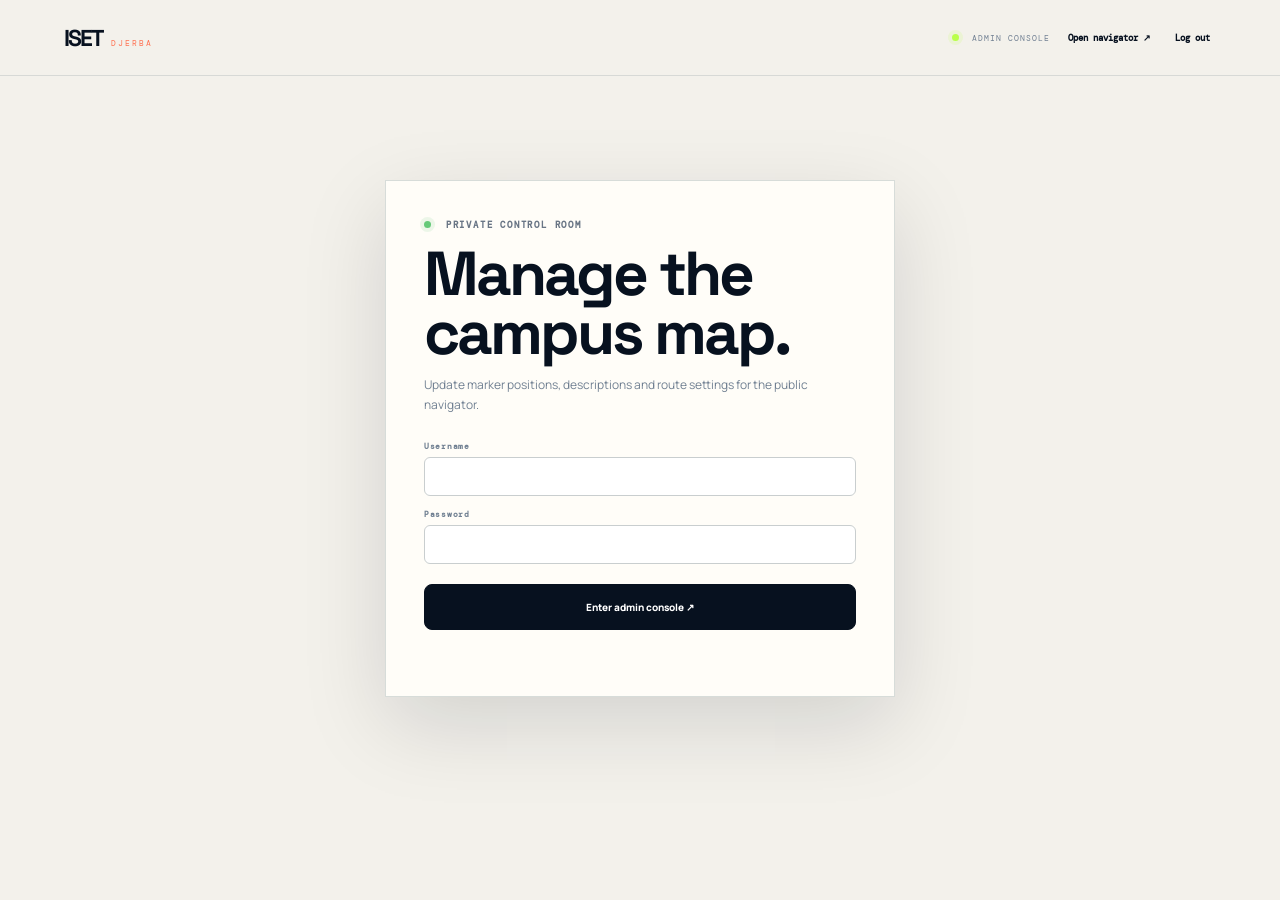
==== admin.html @ 4d6b79c4 "Remove admin credentials note from admin.html Removed admin credentials note from the login section." ====
<!doctype html>
<html lang="en">
<head>
<meta charset="UTF-8">
<meta name="viewport" content="width=device-width, initial-scale=1.0">
<title>ISET Djerba — Admin Console</title>
<link rel="stylesheet" href="css/style.css">
<link rel="stylesheet" href="css/admin.css">
</head>
<body class="admin-page">
<header class="topbar">
  <a class="brand" href="index.html"><span class="brand-main">ISET</span><span class="brand-sub">DJERBA</span></a>
  <div class="admin-topbar"><span class="admin-status"><i></i> ADMIN CONSOLE</span><a href="index.html">Open navigator ↗</a><button id="logoutButton" type="button">Log out</button></div>
</header>
<main class="admin-main">
  <section id="loginView" class="admin-login">
    <p class="eyebrow"><span></span> PRIVATE CONTROL ROOM</p><h1>Manage the campus map.</h1><p>Update marker positions, descriptions and route settings for the public navigator.</p>
    <form id="loginForm" class="admin-login-form"><label>Username<input id="loginUser" autocomplete="username" required></label><label>Password<input id="loginPass" type="password" autocomplete="current-password" required></label><button class="btn-primary" type="submit">Enter admin console ↗</button><small id="loginError" class="admin-error"></small></form>
   
  </section>
  <section id="adminView" class="admin-console" hidden>
    <div class="admin-heading"><div><p class="eyebrow"><span></span> CAMPUS DATA MANAGEMENT</p><h1>Map control room.</h1><p>Edit places once and publish them to the navigator and challenge.</p></div><div class="admin-actions"><label style="display:flex;align-items:center;gap:7px;font:800 8px DM Mono;color:#718092;">SYNC PASSWORD <input id="syncPassword" type="password" value="iset2026" style="width:120px;padding:8px;border:1px solid #ccd2d3;border-radius:6px;"></label><span id="syncStatus" style="font:800 8px DM Mono;color:#5cae68;"></span><button id="exportLiveJson" class="btn-secondary" type="button">Export live JSON</button><button id="exportButton" class="btn-secondary" type="button">Export backup</button><button id="resetButton" class="danger-button" type="button">Reset defaults</button></div></div>
    <div class="admin-grid">
      <section class="admin-map-panel"><div class="admin-panel-head"><div><span>LIVE MAP EDITOR</span><strong id="markerCount">0 markers</strong></div><small>Drag markers or draw directly on the plan</small></div><div class="admin-map-tools"><button class="map-mode active" data-mode="move" type="button">Move marker</button><button class="map-mode" data-mode="add" type="button">+ Add marker</button><button class="map-mode" data-mode="route" type="button">Draw route</button><button id="saveRouteButton" class="btn-primary" type="button">Save route ↗</button><button id="clearRouteButton" type="button">Clear route</button></div><div id="adminMapViewport" class="admin-map-viewport"><div id="adminMapCanvas" class="admin-map-canvas"><img src="assets/iset-djerba-map.webp" alt="Campus plan"><svg id="adminRouteSvg" class="admin-route-svg" viewBox="0 0 100 100" preserveAspectRatio="none"><path id="adminRoutePath"></path></svg><div id="adminMarkers"></div></div></div><div class="admin-map-foot"><span>Coordinates: <b id="coordinateReadout">—</b></span><span id="mapModeHint">Drag a marker to move it</span><button id="newMarkerButton" type="button">+ New marker</button></div></section>
      <aside class="admin-editor"><div class="editor-head"><div><span>PLACE EDITOR</span><h2 id="editorTitle">Select a marker</h2></div><button id="deleteButton" class="icon-danger" type="button" disabled>Delete</button></div>
        <form id="markerForm"><label>Place name<input id="markerName" required></label><div class="form-row"><label>Short code<input id="markerShort" maxlength="6" required></label><label>Category<select id="markerType"><option value="department">Department</option><option value="room">Room</option><option value="lab">Laboratory</option><option value="common">Service</option></select></label></div><label>Description<textarea id="markerDesc" rows="4" required></textarea><div class="form-row"><label>X position %<input id="markerX" type="number" min="0" max="100" step="0.1" required></label><label>Y position %<input id="markerY" type="number" min="0" max="100" step="0.1" required></label></div><button class="btn-primary" type="submit">Save place <b>↗</b></button><p id="editorMessage" class="editor-message" aria-live="polite"></p></form>
        <div class="route-editor"><span>ROUTE START</span><p>Choose where animated routes begin on the plan.</p><div class="form-row"><label>X position %<input id="routeX" type="number" min="0" max="100" step="0.1"></label><label>Y position %<input id="routeY" type="number" min="0" max="100" step="0.1"></label></div><button id="saveRouteStartButton" class="btn-secondary" type="button">Save route start</button></div>
      </aside>
    </div>
    <div class="admin-table-panel"><div class="admin-panel-head"><div><span>ALL LOCATIONS</span><strong>Click a row to edit</strong></div><input id="adminSearch" type="search" placeholder="Search places..."></div><div id="locationRows" class="location-rows"></div></div>
  </section>
</main>
<script src="js/settings.js"></script><script src="js/jsonbin-config.js"></script><script src="js/app.js"></script>
<script src="js/admin.js"></script>
</body>
</html>
---- css/style.css ----
@import url('https://fonts.googleapis.com/css2?family=DM+Mono&family=Manrope:wght@400;500;600;700;800&family=Space+Grotesk:wght@500;600;700&display=swap');
:root{--ink:#07111f;--navy:#0b1728;--navy2:#101e32;--paper:#f3f1eb;--cream:#fffdf8;--line:#d7dcd9;--muted:#738092;--blue:#5677ff;--orange:#ff7252;--lime:#b9ff49;--shadow:0 28px 80px #08111f22}
*{box-sizing:border-box}html{scroll-behavior:smooth}body{margin:0;background:var(--paper);color:var(--ink);font-family:Manrope,Arial,sans-serif}button,input{font:inherit}button{cursor:pointer}button:focus-visible,a:focus-visible,input:focus-visible{outline:3px solid #5677ff55;outline-offset:3px}
.topbar{height:76px;padding:0 clamp(18px,5vw,76px);display:flex;align-items:center;justify-content:space-between;position:sticky;top:0;z-index:50;background:#f3f1ebf2;border-bottom:1px solid #d7d9d6;backdrop-filter:blur(14px)}.brand{display:flex;align-items:baseline;gap:8px;text-decoration:none;color:var(--ink)}.brand-main{font:800 23px 'Space Grotesk';letter-spacing:-2px}.brand-sub{font:8px 'DM Mono';letter-spacing:2px;color:var(--orange)}nav{display:flex;gap:31px}nav a{font:800 10px 'DM Mono';color:#7b8693;text-decoration:none}nav a.active,nav a:hover{color:var(--ink)}.top-right{display:flex;align-items:center;gap:13px}.live{font:8px 'DM Mono';color:#697585}.live i,.sidebar-bottom i,.map-bottom i{display:inline-block;width:7px;height:7px;border-radius:50%;background:#63c978;box-shadow:0 0 0 4px #63c97820;margin-right:7px}.round-btn{width:34px;height:34px;border:1px solid #c7ccca;border-radius:50%;background:transparent;font-weight:800}
.hero{max-width:1500px;margin:auto;padding:70px clamp(22px,8vw,130px) 55px;position:relative;overflow:hidden}.hero:after{content:'DJERBA';position:absolute;right:-25px;bottom:-50px;font:900 clamp(100px,20vw,290px)/1 'Space Grotesk';letter-spacing:-15px;color:#e7e4dc;pointer-events:none}.hero-grid{display:grid;grid-template-columns:minmax(0,1fr) 330px;gap:50px;align-items:center;position:relative;z-index:1}.eyebrow{margin:0;color:#697585;font:800 9px 'DM Mono';letter-spacing:1.8px}.eyebrow>span{display:inline-block;width:7px;height:7px;border-radius:50%;background:#65c978;box-shadow:0 0 0 4px #65c97820;margin-right:8px}.hero h1{margin:17px 0 18px;font:700 clamp(48px,6vw,85px)/.91 'Space Grotesk';letter-spacing:-4.8px}.hero h1 em{font-style:normal;color:var(--blue)}.hero-copy{max-width:670px;color:#677384;font-size:14px;line-height:1.75}.hero-buttons{display:flex;gap:9px;margin-top:28px;flex-wrap:wrap}.btn-primary,.btn-secondary{min-height:46px;padding:0 18px;border-radius:8px;font-size:10px;font-weight:800}.btn-primary{border:1px solid var(--ink);background:var(--ink);color:white}.btn-primary b{color:var(--lime);margin-left:14px;font-size:16px}.btn-secondary{border:1px solid #cdd2cf;background:transparent}.hero-panel{padding:21px;background:var(--cream);border:1px solid #d4d9d6;box-shadow:0 20px 55px #08111f12}.hero-panel-head{display:flex;align-items:center;gap:8px;font:800 9px 'DM Mono';color:#667384}.hero-panel-head span{color:var(--blue)}.hero-panel-head small{font:8px 'DM Mono'}.hero-panel-head i{width:5px;height:5px;border-radius:50%;background:#65c978}.hero-panel>strong{display:block;margin-top:17px;font:700 57px/.9 'Space Grotesk';letter-spacing:-3px}.hero-panel>span{display:block;margin:8px 0 18px;color:#7a8693;font:8px 'DM Mono';text-transform:uppercase}.metric{display:flex;justify-content:space-between;padding:9px 0;border-top:1px solid #e5e7e4;font:8px 'DM Mono';color:#7c8793}.metric b{color:var(--ink)}
.map-app{max-width:1530px;height:820px;margin:0 auto 90px;display:grid;grid-template-columns:365px minmax(0,1fr);background:var(--cream);border:1px solid #ccd1ce;box-shadow:var(--shadow)}
.sidebar{min-width:0;min-height:0;display:flex;flex-direction:column;overflow:hidden;border-right:1px solid var(--line);padding:28px 20px 15px}.sidebar-title{display:flex;align-items:end;justify-content:space-between}.sidebar-title h2{margin:9px 0 0;font:700 28px 'Space Grotesk';letter-spacing:-1.7px}.sidebar-title>span{font:9px 'DM Mono';color:#85909c}.search{height:49px;margin:21px 0 12px;padding:0 11px;display:flex;align-items:center;gap:9px;border:1px solid #c9cecf;border-radius:9px;background:#fff}.search>span{font-size:21px;color:#5e6d7e}.search input{min-width:0;flex:1;border:0;outline:0;font-size:11px}.search kbd{padding:4px;border:1px solid #e1e4e3;border-radius:4px;color:#87919e;font:8px 'DM Mono'}.chips{display:flex;gap:6px;flex-wrap:wrap;padding-bottom:15px;border-bottom:1px solid #e4e6e3}.chip{padding:7px 10px;border:1px solid #d1d5d4;border-radius:999px;background:transparent;color:#687587;font-size:9px;font-weight:800}.chip.active{background:var(--ink);border-color:var(--ink);color:#fff}.results{min-height:0;flex:1;overflow:auto;padding:11px 0;display:flex;flex-direction:column;gap:2px}.result{width:100%;padding:10px 8px;border:0;border-radius:8px;background:transparent;text-align:left;display:grid;grid-template-columns:29px minmax(0,1fr) 18px;gap:9px;align-items:center}.result:hover,.result.selected{background:#e9efff}.result-icon{width:28px;height:28px;display:grid;place-items:center;border-radius:7px;background:#e8e9e5;color:#354154;font:700 9px 'DM Mono'}.result[data-type=department] .result-icon{background:#ffdfd4;color:#9a472f}.result[data-type=lab] .result-icon{background:#dce4ff;color:#3e58c7}.result[data-type=common] .result-icon{background:#dff3da;color:#2b733c}.result-text{min-width:0}.result-text b{display:block;font-size:10px;white-space:nowrap;overflow:hidden;text-overflow:ellipsis}.result-text small{display:block;margin-top:3px;color:#87919d;font:8px 'DM Mono'}.result-arrow{opacity:0;color:#4c5b6e}.result:hover .result-arrow,.result.selected .result-arrow{opacity:1}.empty{margin:auto;color:#7a8592;font-size:11px}.sidebar-bottom{padding-top:14px;border-top:1px solid #e2e5e2;display:flex;justify-content:space-between;color:#7b8693;font:8px 'DM Mono'}.sidebar-bottom button{border:0;background:transparent;text-decoration:underline;color:inherit}
.map-workspace{min-width:0;min-height:0;display:flex;flex-direction:column;background:var(--navy);overflow:hidden}.map-topbar{height:98px;flex:none;padding:0 27px;display:flex;align-items:center;justify-content:space-between;color:#fff}.map-label{color:#9eabbd;font:800 8px 'DM Mono';letter-spacing:1.6px}.map-topbar h2{margin:9px 0 0;font:700 22px 'Space Grotesk';letter-spacing:-1.3px}.map-topbar h2 b{color:var(--lime)}.map-tabs{padding:4px;display:flex;gap:2px;border-radius:8px;background:#19283d}.map-tabs button{padding:8px 10px;border:0;border-radius:6px;background:transparent;color:#aeb9c8;font-size:9px;font-weight:800}.map-tabs button.active{background:#f2f1ec;color:var(--ink)}
.map-viewport{position:relative;flex:1;min-height:0;overflow:hidden;background:#06101c;cursor:grab;touch-action:none;overscroll-behavior:contain}.map-viewport.dragging{cursor:grabbing}.map-canvas{position:absolute;left:50%;top:50%;width:min(1120px,96vw);transform:translate(-50%,-50%) scale(1);transform-origin:center;transition:transform .12s ease;will-change:transform;user-select:none}.map-canvas.no-transition{transition:none}.map-canvas img{display:block;width:100%;height:auto;box-shadow:0 24px 60px #0009}.map-canvas:after{content:'';position:absolute;inset:0;border:1px solid #fff4;pointer-events:none}.route-svg{position:absolute;inset:0;width:100%;height:100%;pointer-events:none;z-index:5;overflow:visible}.route-svg path{fill:none;vector-effect:non-scaling-stroke;stroke-linecap:round;stroke-linejoin:round;opacity:0}.route-svg #routeGlowPath{stroke:#07111f;stroke-width:5.8;opacity:0;filter:url(#routeGlow)}.route-svg #routePath{stroke:#fff;stroke-width:2.8;opacity:0}.route-svg #routeFlowPath{stroke:var(--lime);stroke-width:1.35;stroke-dasharray:2.6 1.9;opacity:0}.route-svg path.visible{opacity:1}.route-svg #routeGlowPath.visible{opacity:.82!important}.route-svg #routePath.visible{opacity:1!important}.route-svg #routeFlowPath.visible{opacity:1!important}.route-svg #routeFlowPath.visible{animation:routeFlow .72s linear infinite}.route-svg marker path{fill:var(--lime)}.route-svg #routePath{marker-mid:url(#routeArrow);marker-end:url(#routeArrow)}.route-svg circle{vector-effect:non-scaling-stroke;opacity:0}.route-svg #routeStartHalo{fill:var(--lime);stroke:#fff;stroke-width:.18}.route-svg #routeStart{fill:var(--ink);stroke:#fff;stroke-width:.28}.route-svg #routeDestination{fill:var(--blue);stroke:#fff;stroke-width:.28}.route-svg #routeWaypoints circle{fill:var(--lime);stroke:#07111f;stroke-width:.2}.route-svg circle.visible{opacity:1}.route-svg #routeStartHalo.visible{animation:none;opacity:.55!important;r:2.1}.route-svg #routeDestination.visible{animation:routeDestination 1.2s ease-in-out infinite}.route-svg text{font:700 1.55px 'DM Mono';letter-spacing:.15px;fill:#fff;paint-order:stroke;stroke:#07111f;stroke-width:.65;stroke-linejoin:round;opacity:0}.route-svg text.visible{opacity:1}.marker{position:absolute;z-index:4;transform:translate(-50%,-100%)}.marker button{width:29px;height:29px;display:grid;place-items:center;border:2px solid #fff;border-radius:50% 50% 50% 0;background:var(--orange);color:#fff;transform:rotate(-45deg);box-shadow:0 5px 15px #0009;transition:.2s}.marker button span{transform:rotate(45deg);font:700 7px 'DM Mono'}.marker.active button,.marker:hover button{background:var(--blue);transform:rotate(-45deg) scale(1.3)}.marker.active button{box-shadow:0 0 0 7px #b9ff4960,0 5px 15px #0009}.marker-label{position:absolute;top:31px;left:50%;transform:translateX(-50%);padding:4px 6px;background:#071525ed;border-radius:4px;color:#fff;font:8px 'DM Mono';white-space:nowrap;opacity:0}.marker.active .marker-label,.marker:hover .marker-label{opacity:1}
.map-tools{position:absolute;right:15px;top:15px;z-index:8;display:grid;overflow:hidden;border-radius:8px;box-shadow:0 7px 22px #0005}.map-tools button{width:39px;height:39px;border:0;border-bottom:1px solid #e1e3e3;background:#fff;color:#172238;font-size:20px}.map-tools button:last-child{border-bottom:0;font-size:17px}.compass{position:absolute;left:15px;top:15px;z-index:8;width:52px;height:52px;display:grid;place-content:center;border-radius:50%;background:#091729ee;color:#fff;text-align:center}.compass b{color:var(--lime);font-size:18px;line-height:14px}.compass span{font:7px 'DM Mono'}.route-status{position:absolute;left:50%;top:15px;z-index:9;display:flex;align-items:center;gap:7px;max-width:min(390px,62%);padding:9px 12px;border:1px solid #ffffff18;border-radius:999px;background:#071525ed;color:#dce5ef;box-shadow:0 10px 28px #0004;backdrop-filter:blur(10px);transform:translate(-50%,-12px);opacity:0;pointer-events:none;transition:.25s}.route-status.show{transform:translate(-50%,0);opacity:1}.route-status i{width:7px;height:7px;flex:0 0 7px;border-radius:50%;background:var(--lime);box-shadow:0 0 0 4px #b9ff4930;animation:routeDot 1.2s ease-in-out infinite}.route-status span{font:800 8px 'DM Mono';letter-spacing:1px;color:var(--lime)}.route-status b{min-width:0;overflow:hidden;text-overflow:ellipsis;white-space:nowrap;font-size:9px}.gesture-hint{position:absolute;right:15px;bottom:15px;z-index:8;padding:8px 10px;border-radius:5px;background:#091729df;color:#d8e0e9;font:8px 'DM Mono'}.selection-mini{position:absolute;left:15px;bottom:15px;z-index:8;max-width:min(380px,58%);padding:11px 13px;border:1px solid #fff2;border-radius:8px;background:#091729ed;color:#fff;backdrop-filter:blur(8px);opacity:0;transform:translateY(15px);pointer-events:none;transition:.25s}.selection-mini.show{opacity:1;transform:none;pointer-events:auto}.selection-mini span{display:block;color:var(--lime);font:8px 'DM Mono';letter-spacing:1px}.selection-mini b{display:block;margin:4px 0;font-size:11px;white-space:nowrap;overflow:hidden;text-overflow:ellipsis}.selection-mini button{border:0;background:transparent;color:#fff;font:800 9px 'DM Mono';padding:0}.map-bottom{height:47px;flex:none;padding:0 18px;display:flex;align-items:center;gap:18px;background:var(--navy);color:#b7c1cf;font:8px 'DM Mono'}.map-bottom .source{margin-left:auto}.map-bottom button{border:0;background:transparent;color:#fff;font:inherit}
.guide{max-width:1400px;margin:0 auto 100px;padding:0 clamp(22px,7vw,105px)}.guide h2{margin:12px 0 30px;font:700 36px 'Space Grotesk';letter-spacing:-2px}.guide-grid{display:grid;grid-template-columns:repeat(3,1fr);gap:12px}.guide-grid article{padding:25px;border:1px solid #d8dcd9;background:var(--cream)}.guide-grid article>span{color:var(--blue);font:9px 'DM Mono'}.guide-grid h3{margin:13px 0 7px;font:700 20px 'Space Grotesk'}.guide-grid p{margin:0;color:#718092;font-size:11px;line-height:1.65}
.place-card{position:fixed;right:24px;bottom:24px;z-index:60;width:min(400px,calc(100vw - 30px));padding:24px;border-left:5px solid var(--blue);background:var(--cream);box-shadow:0 25px 80px #0004;transform:translateY(calc(100% + 70px));transition:transform .35s}.place-card.show{transform:none}.close{position:absolute;right:12px;top:8px;border:0;background:transparent;color:#718092;font-size:23px}.place-type{color:var(--blue);font:9px 'DM Mono';letter-spacing:1.2px}.place-card h2{margin:9px 28px 8px 0;font:700 24px/1.05 'Space Grotesk';letter-spacing:-1.4px}.place-card p{margin:0;color:#687587;font-size:11px;line-height:1.65}.place-tags{display:flex;gap:7px;margin-top:14px}.place-tags span{padding:6px 8px;background:#ecefeb;border-radius:5px;color:#687586;font:8px 'DM Mono'}.card-buttons{display:flex;gap:8px;margin-top:17px}.route-btn,.focus-btn{min-height:40px;padding:0 13px;border-radius:6px;font-size:10px;font-weight:800}.route-btn{border:1px solid var(--ink);background:var(--ink);color:#fff}.route-btn b{color:var(--lime);margin-left:8px}.route-btn.active{background:var(--blue);border-color:var(--blue)}.focus-btn{border:1px solid #ccd2d3;background:transparent;color:#465467}
.modal{position:fixed;inset:0;z-index:100;display:grid;place-items:center;padding:18px;background:#06101ddd;backdrop-filter:blur(10px)}.modal.hidden{display:none}.modal-box{position:relative;width:min(470px,100%);padding:31px;background:var(--cream);box-shadow:var(--shadow)}.modal-box h2{margin:10px 0 16px;font:700 28px 'Space Grotesk';letter-spacing:-1.5px}.modal-box ol{padding-left:20px;color:#5f6b79;font-size:12px;line-height:1.9}
@keyframes routeFlow{to{stroke-dashoffset:-7.8}}@keyframes routeDot{0%,100%{opacity:.65;transform:scale(.9)}50%{opacity:1;transform:scale(1.18)}}@keyframes routePulse{0%{r:1.4;opacity:.9}70%{r:3.4;opacity:0}100%{r:3.4;opacity:0}}@keyframes routeDestination{0%,100%{r:1.35;opacity:.75}50%{r:2.1;opacity:1}}
/* Fit the complete site plan inside the map viewport. */
.map-canvas{width:auto;height:calc(100% - 24px);aspect-ratio:2048 / 1437}
.map-canvas img{width:100%;height:100%;object-fit:fill}
.map-canvas,.challenge-canvas{overflow:hidden;aspect-ratio:1448 / 1286.1}
.map-canvas img,.challenge-canvas img{position:absolute;left:-41.44%;top:-11.73%;width:141.44%;height:111.73%;max-width:none;object-fit:fill}
@media(max-width:920px){nav{display:none}.hero{padding-top:50px}.hero-grid{grid-template-columns:1fr}.hero-panel{max-width:430px}.map-app{height:auto;grid-template-columns:1fr;margin:0 10px 60px}.sidebar{height:420px;border-right:0;border-bottom:1px solid var(--line)}.map-workspace{height:650px}.map-topbar{height:90px}.guide-grid{grid-template-columns:1fr}}
@media(max-width:560px){.topbar{height:64px;padding:0 16px}.live{display:none}.hero{padding:42px 20px 35px}.hero h1{font-size:48px;letter-spacing:-3px}.hero-copy{font-size:13px}.hero-buttons>*{flex:1}.map-app{margin:0;border-left:0;border-right:0}.sidebar{height:405px;padding:22px 15px 14px}.map-topbar{height:82px;padding:0 15px}.map-topbar h2{font-size:19px}.map-tabs{display:none}.map-workspace{height:500px}.map-canvas{width:calc(100% - 20px);height:auto}.gesture-hint{display:none}.route-status{top:12px;max-width:68%}.selection-mini{max-width:75%}.map-bottom{padding:0 13px}.map-bottom .source{display:none}.place-card{right:10px;bottom:10px;width:calc(100vw - 20px);padding:20px}.place-card h2{font-size:21px}.guide{padding:0 20px}.guide h2{font-size:29px}}
@media(prefers-reduced-motion:reduce){*,*::before,*::after{scroll-behavior:auto!important;animation:none!important;transition:none!important}}
.map-canvas{container-type:size}
.map-canvas .marker button{width:clamp(18px,4cqw,29px);height:clamp(18px,4cqw,29px)}
.map-canvas .marker button span{font-size:clamp(5px,1cqw,7px)}
@media(max-width:560px){.map-canvas .marker button{width:18px;height:18px}.map-canvas .marker button span{font-size:5px}}
.language-select{height:32px;padding:0 7px;border:1px solid #c7ccca;border-radius:6px;background:transparent;color:var(--ink);font:800 9px 'DM Mono';cursor:pointer}.theme-btn{width:32px;height:32px;border:1px solid #c7ccca;border-radius:50%;background:transparent;color:var(--ink);font-size:15px}.theme-btn:hover,.language-select:hover{border-color:var(--blue)}
:root[data-theme=dark]{--paper:#07111f;--cream:#101e32;--ink:#f3f1eb;--navy:#050d18;--navy2:#0b1728;--line:#26364a;--muted:#a5b1c0;--shadow:0 28px 80px #0008}
:root[data-theme=dark] body{background:var(--paper);color:var(--ink)}:root[data-theme=dark] .topbar{background:#07111ff2;border-color:#26364a}:root[data-theme=dark] .hero:after{color:#0d1b2d}:root[data-theme=dark] .hero-copy,:root[data-theme=dark] .guide-grid p,:root[data-theme=dark] .sidebar-title>span{color:#a5b1c0}:root[data-theme=dark] .hero-panel,:root[data-theme=dark] .guide-grid article{background:#101e32;border-color:#26364a}:root[data-theme=dark] .search{background:#0b1728;border-color:#33445a}:root[data-theme=dark] .search input{background:transparent;color:#fff}:root[data-theme=dark] .chip{border-color:#33445a;color:#c4cfdb}:root[data-theme=dark] .result:hover,:root[data-theme=dark] .result.selected{background:#1a3156}:root[data-theme=dark] .btn-secondary,:root[data-theme=dark] .focus-btn{border-color:#33445a;color:var(--ink)}:root[data-theme=dark] .place-card,:root[data-theme=dark] .modal-box{background:#101e32;color:#fff}:root[data-theme=dark] .language-select,:root[data-theme=dark] .theme-btn,:root[data-theme=dark] .round-btn{border-color:#40536b;color:#fff}:root[data-theme=dark] .back-link{border-color:#40536b;color:#fff}
@media(max-width:560px){.top-right{gap:7px}.language-select{height:30px;padding:0 4px}.theme-btn{width:30px;height:30px}.top-right .round-btn{display:none}}
.site-footer{margin-top:20px;padding:54px clamp(22px,7vw,105px) 22px;background:var(--ink);color:#fff}.footer-inner{max-width:1400px;margin:auto;display:grid;grid-template-columns:minmax(0,1.4fr) minmax(260px,.9fr) minmax(170px,.55fr);gap:45px;padding-bottom:43px}.footer-intro h2{margin:13px 0 9px;font:700 clamp(30px,4vw,51px)/.95 'Space Grotesk';letter-spacing:-2.5px}.footer-intro>p:last-child{max-width:410px;margin:0;color:#aeb9c8;font-size:11px;line-height:1.7}.site-footer .eyebrow{color:#aeb9c8}.footer-label{display:block;margin-bottom:15px;color:var(--lime);font:800 8px 'DM Mono';letter-spacing:1.5px}.footer-profile{display:flex;align-items:center;gap:15px;padding-top:6px;color:#aeb9c8;font:10px 'DM Mono';line-height:1.5}.profile-copy{display:flex;flex-direction:column;gap:7px;min-width:0}.profile-photo-wrap{width:92px;height:110px;flex:0 0 92px;position:relative;overflow:hidden;border:1px solid #ffffff30;border-radius:12px;background:#18283b;box-shadow:0 12px 28px #0004}.profile-photo-wrap img{width:100%;height:100%;display:block;object-fit:cover}.profile-initials{display:none;width:100%;height:100%;place-items:center;color:var(--lime);font:700 28px 'Space Grotesk'}.footer-profile strong{color:#fff;font:700 21px 'Space Grotesk';letter-spacing:-.7px}.social-links{display:flex;gap:8px;margin:2px 0 7px}.social-links a{width:38px;height:38px;display:grid;place-items:center;border:1px solid #ffffff35;border-radius:50%;color:#fff;text-decoration:none;transition:.2s}.social-links svg{width:18px;height:18px;fill:currentColor;stroke:currentColor;stroke-width:1.8}.social-links svg rect,.social-links svg circle{fill:none}.social-links svg .icon-fill{fill:currentColor;stroke:none}.social-links a:hover{border-color:var(--lime);background:var(--lime);color:var(--ink);transform:translateY(-3px)}.footer-bottom{max-width:1400px;margin:auto;padding-top:17px;border-top:1px solid #ffffff20;display:flex;align-items:center;gap:20px;color:#8795a7;font:8px 'DM Mono'}.footer-bottom span:nth-child(2){margin-left:auto}.footer-bottom a{color:#fff;text-decoration:none}.footer-bottom a:hover{color:var(--lime)}:root[data-theme=dark] .site-footer{background:#030914}
@media(max-width:720px){.footer-inner{grid-template-columns:1fr;gap:27px;padding-bottom:30px}.footer-profile,.footer-social{padding-top:0}.footer-bottom{flex-wrap:wrap;gap:11px}.footer-bottom span:nth-child(2){margin-left:0}.footer-bottom a{margin-left:auto}}
@media(max-width:560px){.site-footer{padding:42px 20px 19px}.footer-intro h2{font-size:36px}.footer-bottom{font-size:7px}.footer-bottom a{margin-left:0;width:100%}}
.quiz-section{max-width:1400px;margin:0 auto 105px;padding:0 clamp(22px,7vw,105px)}
.quiz-heading{display:flex;align-items:end;justify-content:space-between;gap:24px;margin-bottom:27px}.quiz-heading h2{margin:11px 0 8px;font:700 42px/1 'Space Grotesk';letter-spacing:-2.4px}.quiz-heading>div:first-child>p:last-child{margin:0;color:#718092;font-size:12px}.quiz-score{min-width:136px;padding:13px 16px;background:var(--ink);color:white;border-left:4px solid var(--lime)}.quiz-score span,.quiz-score small{display:block;font:8px 'DM Mono';letter-spacing:1.1px;color:#aeb9c8}.quiz-score strong{display:block;margin:4px 0;font:700 38px/.9 'Space Grotesk';color:var(--lime)}.quiz-score small{color:#fff}.quiz-layout{display:grid;grid-template-columns:minmax(260px,.72fr) minmax(0,1.28fr);min-height:315px;background:var(--navy);box-shadow:0 24px 60px #08111f24}.quiz-card{padding:29px;color:#fff;background:#101e32}.quiz-card-top{display:flex;justify-content:space-between;padding-bottom:16px;border-bottom:1px solid #ffffff1c;color:#9eabbd;font:8px 'DM Mono';letter-spacing:1px}.quiz-card-top span:last-child{color:var(--lime)}.quiz-kicker{display:block;margin-top:34px;color:var(--orange);font:800 9px 'DM Mono';letter-spacing:1.5px}.quiz-card h3{max-width:390px;margin:12px 0 9px;font:700 clamp(25px,3vw,38px)/1.02 'Space Grotesk';letter-spacing:-1.6px}.quiz-card p{max-width:390px;margin:0;color:#aeb9c8;font-size:11px;line-height:1.6}.quiz-actions{display:flex;gap:8px;margin-top:24px;flex-wrap:wrap}.quiz-actions button{min-height:41px}.quiz-actions .btn-secondary{border-color:#ffffff33;color:#fff}.quiz-actions button:disabled{opacity:.4;cursor:not-allowed}.quiz-feedback{min-height:20px;margin-top:17px;color:var(--lime);font:800 9px 'DM Mono';letter-spacing:.4px}.quiz-feedback.wrong{color:var(--orange)}.quiz-board{position:relative;min-width:0;display:flex;align-items:end;justify-content:space-between;padding:20px;background:#071525;overflow:hidden;background-image:linear-gradient(#ffffff08 1px,transparent 1px),linear-gradient(90deg,#ffffff08 1px,transparent 1px);background-size:32px 32px}.quiz-board:before{content:'01';position:absolute;right:-9px;top:-43px;color:#ffffff08;font:900 230px/.9 'Space Grotesk';letter-spacing:-16px}.quiz-board-label{position:absolute;top:20px;left:20px;right:20px;display:flex;justify-content:space-between;color:#b8c2cf;font:8px 'DM Mono';letter-spacing:1px}.quiz-board-label i{display:inline-block;width:7px;height:7px;margin-right:7px;border-radius:50%;background:var(--lime);box-shadow:0 0 0 4px #b9ff4920}.quiz-board-label b{color:var(--lime)}.quiz-board>p{position:relative;margin:0;color:#8795a7;font:9px 'DM Mono'}.quiz-section .marker.quiz-target button{background:var(--orange);box-shadow:0 0 0 6px #ff725233,0 5px 15px #0009;animation:quizPulse 1.4s infinite}.quiz-section .marker.quiz-correct button{background:#63c978;box-shadow:0 0 0 7px #63c97844,0 5px 15px #0009}.quiz-section .marker.quiz-wrong button{background:#ff3f54;animation:quizShake .35s}.quiz-section .marker.quiz-dim{opacity:.3;pointer-events:none}.quiz-section .marker.quiz-target .marker-label,.quiz-section .marker.quiz-correct .marker-label{opacity:1}.quiz-section .marker.quiz-target .marker-label{background:var(--orange)}
@keyframes quizPulse{0%,100%{box-shadow:0 0 0 5px #ff725222,0 5px 15px #0009}50%{box-shadow:0 0 0 11px #ff725208,0 5px 15px #0009}}@keyframes quizShake{25%{transform:translate(-58%,-100%)}75%{transform:translate(-42%,-100%)}}
@media(max-width:920px){.quiz-layout{grid-template-columns:1fr}.quiz-board{min-height:220px}.quiz-card{min-height:315px}}
@media(max-width:560px){.quiz-section{margin-bottom:70px;padding:0 20px}.quiz-heading{align-items:start;flex-direction:column}.quiz-heading h2{font-size:34px}.quiz-score{width:100%;display:grid;grid-template-columns:auto 1fr auto;align-items:center;gap:12px}.quiz-score strong{margin:0}.quiz-layout{margin:0 -5px}.quiz-card{padding:22px}.quiz-board{min-height:180px;padding:15px}.quiz-board-label{top:15px;left:15px;right:15px}}

/* Mobile map gestures: handled by the navigator itself. */
#mapViewport, #mapCanvas {
  touch-action: none;
  -webkit-user-select: none;
  user-select: none;
}
---- css/admin.css ----
[hidden]{display:none!important;}.admin-page{min-height:100vh;background:var(--paper)}.admin-topbar{display:flex;align-items:center;gap:18px}.admin-topbar a,.admin-topbar button{border:0;background:transparent;color:var(--ink);font:800 9px 'DM Mono';text-decoration:none}.admin-status{color:#718092;font:8px 'DM Mono';letter-spacing:1px}.admin-status i{display:inline-block;width:7px;height:7px;margin-right:7px;border-radius:50%;background:var(--lime);box-shadow:0 0 0 4px #b9ff4925}.admin-main{max-width:1530px;margin:auto;padding:64px clamp(20px,6vw,90px) 90px}.admin-login{max-width:510px;margin:40px auto;padding:38px;background:var(--cream);border:1px solid var(--line);box-shadow:var(--shadow)}.admin-login h1,.admin-heading h1{margin:14px 0 10px;font:700 clamp(36px,5vw,62px)/.95 'Space Grotesk';letter-spacing:-3px}.admin-login>p:not(.eyebrow),.admin-heading>div>p:last-child{color:#718092;font-size:12px;line-height:1.7}.admin-login-form{display:grid;gap:13px;margin-top:25px}.admin-login-form label,.admin-editor label,.route-editor label{display:grid;gap:6px;color:#718092;font:800 8px 'DM Mono';letter-spacing:.7px}.admin-login-form input,.admin-editor input,.admin-editor textarea,.admin-editor select,.admin-table-panel input{width:100%;border:1px solid #c9cecf;border-radius:6px;padding:11px;background:#fff;color:var(--ink);font:11px Manrope}.admin-login-form button{margin-top:7px}.admin-note{display:block;margin-top:22px;color:#87919e;font:9px 'DM Mono';line-height:1.6}.admin-error{min-height:15px;color:var(--orange);font:9px 'DM Mono'}.admin-console{display:grid;gap:24px}.admin-heading{display:flex;align-items:end;justify-content:space-between;gap:30px}.admin-heading>div>p{margin:0}.admin-actions{display:flex;gap:8px}.admin-actions button,.admin-map-foot button,.icon-danger{min-height:38px;padding:0 12px;border:1px solid #ccd2d3;border-radius:6px;background:transparent;color:var(--ink);font-size:10px;font-weight:800}.danger-button,.icon-danger{border-color:#ff725255!important;color:#c24f38!important}.admin-grid{display:grid;grid-template-columns:minmax(0,1.35fr) 390px;gap:14px;align-items:start}.admin-map-panel,.admin-editor,.admin-table-panel{background:var(--cream);border:1px solid var(--line);box-shadow:0 15px 45px #08111f10}.admin-map-panel{min-width:0}.admin-panel-head{display:flex;align-items:center;justify-content:space-between;gap:15px;padding:18px 20px;border-bottom:1px solid var(--line)}.admin-panel-head span,.editor-head>div>span,.route-editor>span{display:block;color:#76859a;font:800 8px 'DM Mono';letter-spacing:1.3px}.admin-panel-head strong{display:block;margin-top:5px;font:700 18px 'Space Grotesk'}.admin-panel-head small{color:#87919e;font:9px 'DM Mono'}.admin-map-viewport{position:relative;height:590px;overflow:hidden;background:#06101c;cursor:crosshair}.admin-map-canvas{position:absolute;left:50%;top:50%;width:calc(100% - 30px);height:calc(100% - 30px);transform:translate(-50%,-50%);overflow:hidden;aspect-ratio:1448 / 1286.1}.admin-map-canvas img{position:absolute;left:-41.44%;top:-11.73%;width:141.44%;height:111.73%;max-width:none;object-fit:fill}.admin-markers{position:absolute;inset:0}.admin-marker{position:absolute;z-index:2;transform:translate(-50%,-100%)}.admin-marker button{width:25px;height:25px;border:2px solid #fff;border-radius:50% 50% 50% 0;background:var(--orange);color:#fff;transform:rotate(-45deg);box-shadow:0 4px 12px #0009}.admin-marker button span{display:block;transform:rotate(45deg);font:700 6px 'DM Mono'}.admin-marker.selected button{background:var(--blue);box-shadow:0 0 0 6px #5677ff55,0 4px 12px #0009}.admin-marker em{position:absolute;top:29px;left:50%;transform:translateX(-50%);padding:3px 5px;background:#071525ed;color:#fff;border-radius:3px;font:7px 'DM Mono';font-style:normal;white-space:nowrap}.admin-map-foot{display:flex;align-items:center;justify-content:space-between;padding:12px 18px;color:#718092;font:9px 'DM Mono'}.admin-map-foot b{color:var(--blue)}.admin-editor{padding:22px}.editor-head{display:flex;align-items:start;justify-content:space-between;margin-bottom:22px}.editor-head h2{margin:8px 0 0;font:700 25px 'Space Grotesk';letter-spacing:-1.3px}.icon-danger{min-height:30px}.admin-editor form{display:grid;gap:14px}.form-row{display:grid;grid-template-columns:1fr 1fr;gap:9px}.admin-editor textarea{resize:vertical}.admin-editor .btn-primary{min-height:42px}.editor-message{min-height:16px;margin:0;color:#5cae68;font:9px 'DM Mono'}.route-editor{margin-top:27px;padding-top:20px;border-top:1px solid var(--line)}.route-editor p{margin:8px 0 13px;color:#87919e;font-size:10px;line-height:1.5}.route-editor .btn-secondary{min-height:38px}.location-rows{display:grid}.location-row{display:grid;grid-template-columns:35px minmax(0,1fr) 100px 65px;align-items:center;gap:12px;padding:11px 18px;border-bottom:1px solid var(--line);cursor:pointer}.location-row:hover,.location-row.selected{background:#e9efff}.location-row:last-child{border-bottom:0}.location-row b{font-size:11px;white-space:nowrap;overflow:hidden;text-overflow:ellipsis}.location-row small{color:#87919e;font:8px 'DM Mono'}.location-row .row-icon{width:27px;height:27px;display:grid;place-items:center;border-radius:6px;background:#e8e9e5;color:#354154;font:700 8px 'DM Mono'}.location-row[data-type=department] .row-icon{background:#ffdfd4}.location-row[data-type=lab] .row-icon{background:#dce4ff}.location-row .row-coords{text-align:right;color:#87919e;font:8px 'DM Mono'}.location-row .row-edit{text-align:right;color:var(--blue);font:800 8px 'DM Mono'}:root[data-theme=dark] .admin-login,:root[data-theme=dark] .admin-map-panel,:root[data-theme=dark] .admin-editor,:root[data-theme=dark] .admin-table-panel{background:#101e32;border-color:#26364a}:root[data-theme=dark] .admin-editor input,:root[data-theme=dark] .admin-editor textarea,:root[data-theme=dark] .admin-editor select,:root[data-theme=dark] .admin-table-panel input,:root[data-theme=dark] .admin-login-form input{background:#0b1728;border-color:#33445a;color:#fff}:root[data-theme=dark] .location-row:hover,:root[data-theme=dark] .location-row.selected{background:#1a3156}
@media(max-width:1000px){.admin-grid{grid-template-columns:1fr}.admin-map-viewport{height:520px}.admin-editor{display:grid;grid-template-columns:1fr 1fr;gap:24px}.route-editor{margin-top:0;padding-top:0;border-top:0}}
@media(max-width:650px){.admin-main{padding:35px 14px 60px}.admin-topbar{gap:8px}.admin-topbar .admin-status{display:none}.admin-heading{align-items:start;flex-direction:column}.admin-actions{width:100%;flex-wrap:wrap}.admin-actions button{flex:1}.admin-map-viewport{height:410px}.admin-editor{display:block}.route-editor{margin-top:27px;padding-top:20px;border-top:1px solid var(--line)}.location-row{grid-template-columns:30px minmax(0,1fr) 50px;padding:11px 12px}.location-row .row-coords{display:none}.location-row .row-edit{font-size:7px}.admin-login{margin:10px 0;padding:25px 20px}}
.admin-map-tools{display:flex;gap:6px;flex-wrap:wrap;padding:11px 18px;border-bottom:1px solid var(--line);background:#f8f7f2}.admin-map-tools button{padding:7px 9px;border:1px solid #ccd2d3;border-radius:5px;background:transparent;color:#627084;font-size:9px;font-weight:800}.admin-map-tools button.active{border-color:var(--ink);background:var(--ink);color:#fff}.admin-map-tools button:last-child{margin-left:auto;color:#c24f38;border-color:#ff725255}.admin-route-svg{position:absolute;inset:0;width:100%;height:100%;z-index:3;pointer-events:none}.admin-route-svg path{fill:none;stroke:var(--lime);stroke-width:.8;stroke-linecap:round;stroke-linejoin:round;stroke-dasharray:1.2 1.2;filter:drop-shadow(0 0 1px #b9ff49)}.admin-map-foot{gap:12px}.admin-map-foot span:nth-child(2){color:var(--blue)}
@media(max-width:650px){.admin-map-tools button:last-child{margin-left:0}.admin-map-foot{align-items:flex-start;flex-wrap:wrap}.admin-map-foot span:nth-child(2){order:3;width:100%}}
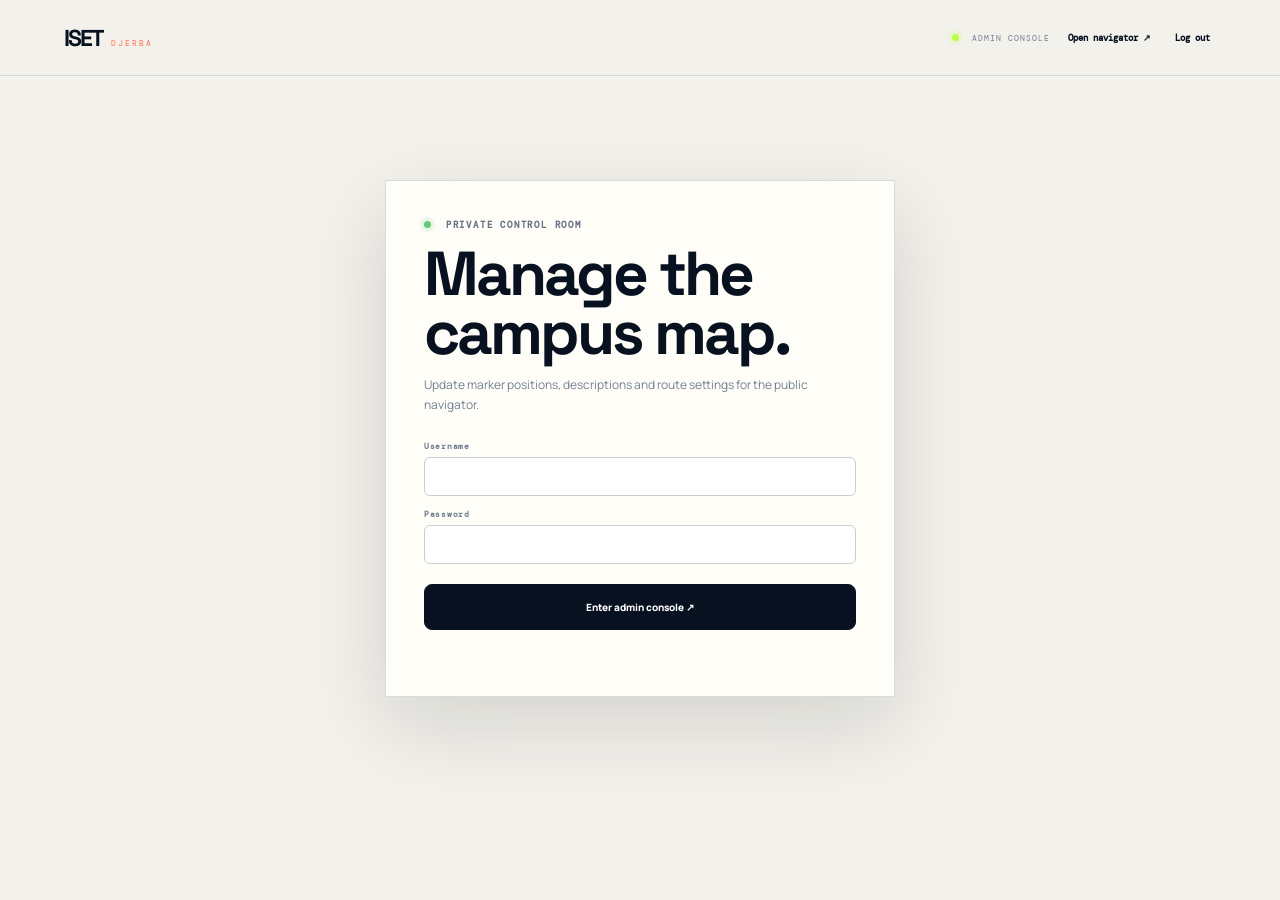
==== commit c6757e7c: "Use cleaned campus map image" ====
--- a/admin.html
+++ b/admin.html
@@ -21,7 +21,7 @@
   <section id="adminView" class="admin-console" hidden>
     <div class="admin-heading"><div><p class="eyebrow"><span></span> CAMPUS DATA MANAGEMENT</p><h1>Map control room.</h1><p>Edit places once and publish them to the navigator and challenge.</p></div><div class="admin-actions"><label style="display:flex;align-items:center;gap:7px;font:800 8px DM Mono;color:#718092;">SYNC PASSWORD <input id="syncPassword" type="password" value="iset2026" style="width:120px;padding:8px;border:1px solid #ccd2d3;border-radius:6px;"></label><span id="syncStatus" style="font:800 8px DM Mono;color:#5cae68;"></span><button id="exportLiveJson" class="btn-secondary" type="button">Export live JSON</button><button id="exportButton" class="btn-secondary" type="button">Export backup</button><button id="resetButton" class="danger-button" type="button">Reset defaults</button></div></div>
     <div class="admin-grid">
-      <section class="admin-map-panel"><div class="admin-panel-head"><div><span>LIVE MAP EDITOR</span><strong id="markerCount">0 markers</strong></div><small>Drag markers or draw directly on the plan</small></div><div class="admin-map-tools"><button class="map-mode active" data-mode="move" type="button">Move marker</button><button class="map-mode" data-mode="add" type="button">+ Add marker</button><button class="map-mode" data-mode="route" type="button">Draw route</button><button id="saveRouteButton" class="btn-primary" type="button">Save route ↗</button><button id="clearRouteButton" type="button">Clear route</button></div><div id="adminMapViewport" class="admin-map-viewport"><div id="adminMapCanvas" class="admin-map-canvas"><img src="assets/iset-djerba-map.webp" alt="Campus plan"><svg id="adminRouteSvg" class="admin-route-svg" viewBox="0 0 100 100" preserveAspectRatio="none"><path id="adminRoutePath"></path></svg><div id="adminMarkers"></div></div></div><div class="admin-map-foot"><span>Coordinates: <b id="coordinateReadout">—</b></span><span id="mapModeHint">Drag a marker to move it</span><button id="newMarkerButton" type="button">+ New marker</button></div></section>
+      <section class="admin-map-panel"><div class="admin-panel-head"><div><span>LIVE MAP EDITOR</span><strong id="markerCount">0 markers</strong></div><small>Drag markers or draw directly on the plan</small></div><div class="admin-map-tools"><button class="map-mode active" data-mode="move" type="button">Move marker</button><button class="map-mode" data-mode="add" type="button">+ Add marker</button><button class="map-mode" data-mode="route" type="button">Draw route</button><button id="saveRouteButton" class="btn-primary" type="button">Save route ↗</button><button id="clearRouteButton" type="button">Clear route</button></div><div id="adminMapViewport" class="admin-map-viewport"><div id="adminMapCanvas" class="admin-map-canvas"><img src="assets/iset-djerba-map-clean.webp" alt="Campus plan"><svg id="adminRouteSvg" class="admin-route-svg" viewBox="0 0 100 100" preserveAspectRatio="none"><path id="adminRoutePath"></path></svg><div id="adminMarkers"></div></div></div><div class="admin-map-foot"><span>Coordinates: <b id="coordinateReadout">—</b></span><span id="mapModeHint">Drag a marker to move it</span><button id="newMarkerButton" type="button">+ New marker</button></div></section>
       <aside class="admin-editor"><div class="editor-head"><div><span>PLACE EDITOR</span><h2 id="editorTitle">Select a marker</h2></div><button id="deleteButton" class="icon-danger" type="button" disabled>Delete</button></div>
         <form id="markerForm"><label>Place name<input id="markerName" required></label><div class="form-row"><label>Short code<input id="markerShort" maxlength="6" required></label><label>Category<select id="markerType"><option value="department">Department</option><option value="room">Room</option><option value="lab">Laboratory</option><option value="common">Service</option></select></label></div><label>Description<textarea id="markerDesc" rows="4" required></textarea><div class="form-row"><label>X position %<input id="markerX" type="number" min="0" max="100" step="0.1" required></label><label>Y position %<input id="markerY" type="number" min="0" max="100" step="0.1" required></label></div><button class="btn-primary" type="submit">Save place <b>↗</b></button><p id="editorMessage" class="editor-message" aria-live="polite"></p></form>
         <div class="route-editor"><span>ROUTE START</span><p>Choose where animated routes begin on the plan.</p><div class="form-row"><label>X position %<input id="routeX" type="number" min="0" max="100" step="0.1"></label><label>Y position %<input id="routeY" type="number" min="0" max="100" step="0.1"></label></div><button id="saveRouteStartButton" class="btn-secondary" type="button">Save route start</button></div>
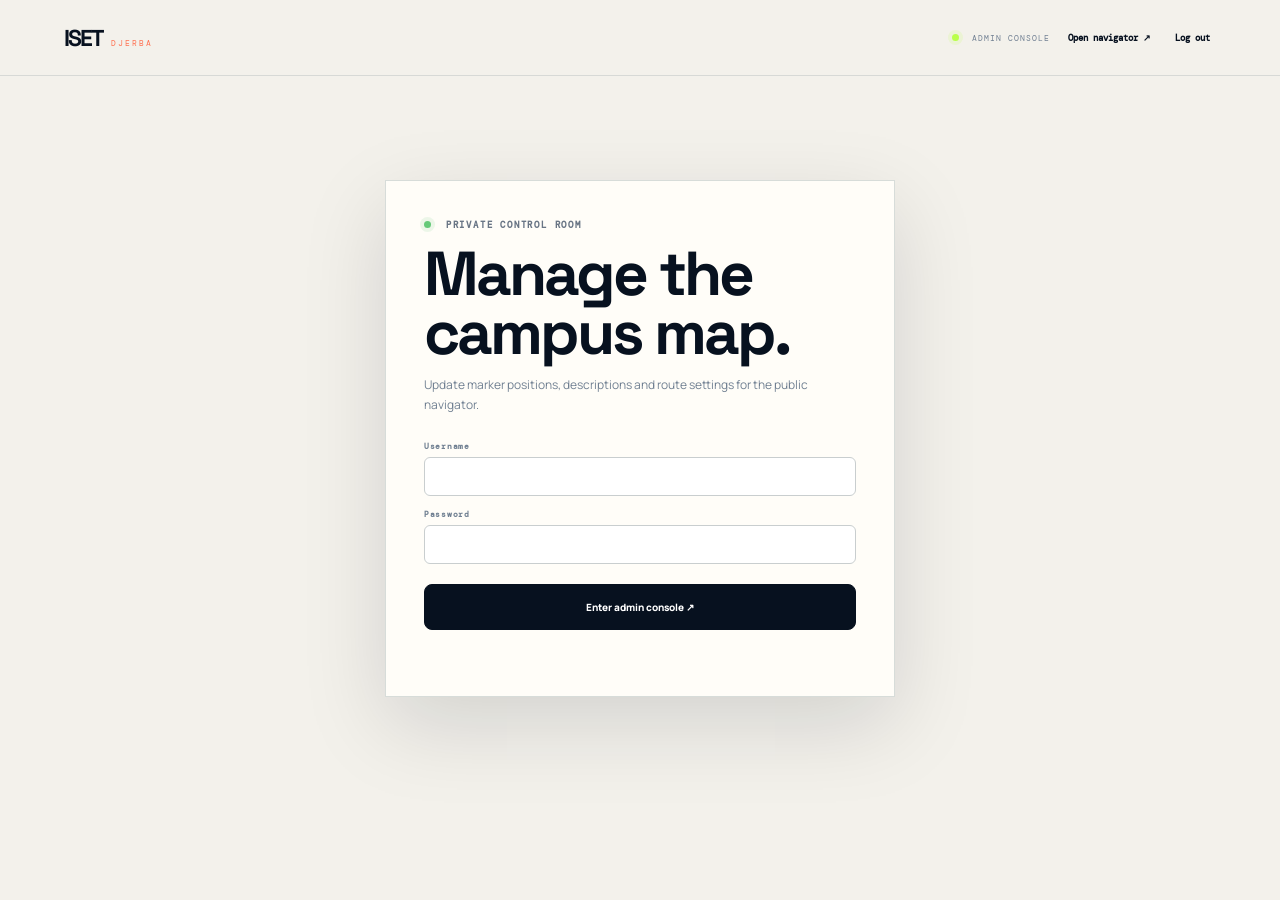
==== commit 852c2d0a: "Use high-resolution final1 map image" ====
--- a/admin.html
+++ b/admin.html
@@ -21,7 +21,7 @@
   <section id="adminView" class="admin-console" hidden>
     <div class="admin-heading"><div><p class="eyebrow"><span></span> CAMPUS DATA MANAGEMENT</p><h1>Map control room.</h1><p>Edit places once and publish them to the navigator and challenge.</p></div><div class="admin-actions"><label style="display:flex;align-items:center;gap:7px;font:800 8px DM Mono;color:#718092;">SYNC PASSWORD <input id="syncPassword" type="password" value="iset2026" style="width:120px;padding:8px;border:1px solid #ccd2d3;border-radius:6px;"></label><span id="syncStatus" style="font:800 8px DM Mono;color:#5cae68;"></span><button id="exportLiveJson" class="btn-secondary" type="button">Export live JSON</button><button id="exportButton" class="btn-secondary" type="button">Export backup</button><button id="resetButton" class="danger-button" type="button">Reset defaults</button></div></div>
     <div class="admin-grid">
-      <section class="admin-map-panel"><div class="admin-panel-head"><div><span>LIVE MAP EDITOR</span><strong id="markerCount">0 markers</strong></div><small>Drag markers or draw directly on the plan</small></div><div class="admin-map-tools"><button class="map-mode active" data-mode="move" type="button">Move marker</button><button class="map-mode" data-mode="add" type="button">+ Add marker</button><button class="map-mode" data-mode="route" type="button">Draw route</button><button id="saveRouteButton" class="btn-primary" type="button">Save route ↗</button><button id="clearRouteButton" type="button">Clear route</button></div><div id="adminMapViewport" class="admin-map-viewport"><div id="adminMapCanvas" class="admin-map-canvas"><img src="assets/iset-djerba-map-clean.webp" alt="Campus plan"><svg id="adminRouteSvg" class="admin-route-svg" viewBox="0 0 100 100" preserveAspectRatio="none"><path id="adminRoutePath"></path></svg><div id="adminMarkers"></div></div></div><div class="admin-map-foot"><span>Coordinates: <b id="coordinateReadout">—</b></span><span id="mapModeHint">Drag a marker to move it</span><button id="newMarkerButton" type="button">+ New marker</button></div></section>
+      <section class="admin-map-panel"><div class="admin-panel-head"><div><span>LIVE MAP EDITOR</span><strong id="markerCount">0 markers</strong></div><small>Drag markers or draw directly on the plan</small></div><div class="admin-map-tools"><button class="map-mode active" data-mode="move" type="button">Move marker</button><button class="map-mode" data-mode="add" type="button">+ Add marker</button><button class="map-mode" data-mode="route" type="button">Draw route</button><button id="saveRouteButton" class="btn-primary" type="button">Save route ↗</button><button id="clearRouteButton" type="button">Clear route</button></div><div id="adminMapViewport" class="admin-map-viewport"><div id="adminMapCanvas" class="admin-map-canvas"><img src="assets/final1.png" alt="Campus plan"><svg id="adminRouteSvg" class="admin-route-svg" viewBox="0 0 100 100" preserveAspectRatio="none"><path id="adminRoutePath"></path></svg><div id="adminMarkers"></div></div></div><div class="admin-map-foot"><span>Coordinates: <b id="coordinateReadout">—</b></span><span id="mapModeHint">Drag a marker to move it</span><button id="newMarkerButton" type="button">+ New marker</button></div></section>
       <aside class="admin-editor"><div class="editor-head"><div><span>PLACE EDITOR</span><h2 id="editorTitle">Select a marker</h2></div><button id="deleteButton" class="icon-danger" type="button" disabled>Delete</button></div>
         <form id="markerForm"><label>Place name<input id="markerName" required></label><div class="form-row"><label>Short code<input id="markerShort" maxlength="6" required></label><label>Category<select id="markerType"><option value="department">Department</option><option value="room">Room</option><option value="lab">Laboratory</option><option value="common">Service</option></select></label></div><label>Description<textarea id="markerDesc" rows="4" required></textarea><div class="form-row"><label>X position %<input id="markerX" type="number" min="0" max="100" step="0.1" required></label><label>Y position %<input id="markerY" type="number" min="0" max="100" step="0.1" required></label></div><button class="btn-primary" type="submit">Save place <b>↗</b></button><p id="editorMessage" class="editor-message" aria-live="polite"></p></form>
         <div class="route-editor"><span>ROUTE START</span><p>Choose where animated routes begin on the plan.</p><div class="form-row"><label>X position %<input id="routeX" type="number" min="0" max="100" step="0.1"></label><label>Y position %<input id="routeY" type="number" min="0" max="100" step="0.1"></label></div><button id="saveRouteStartButton" class="btn-secondary" type="button">Save route start</button></div>
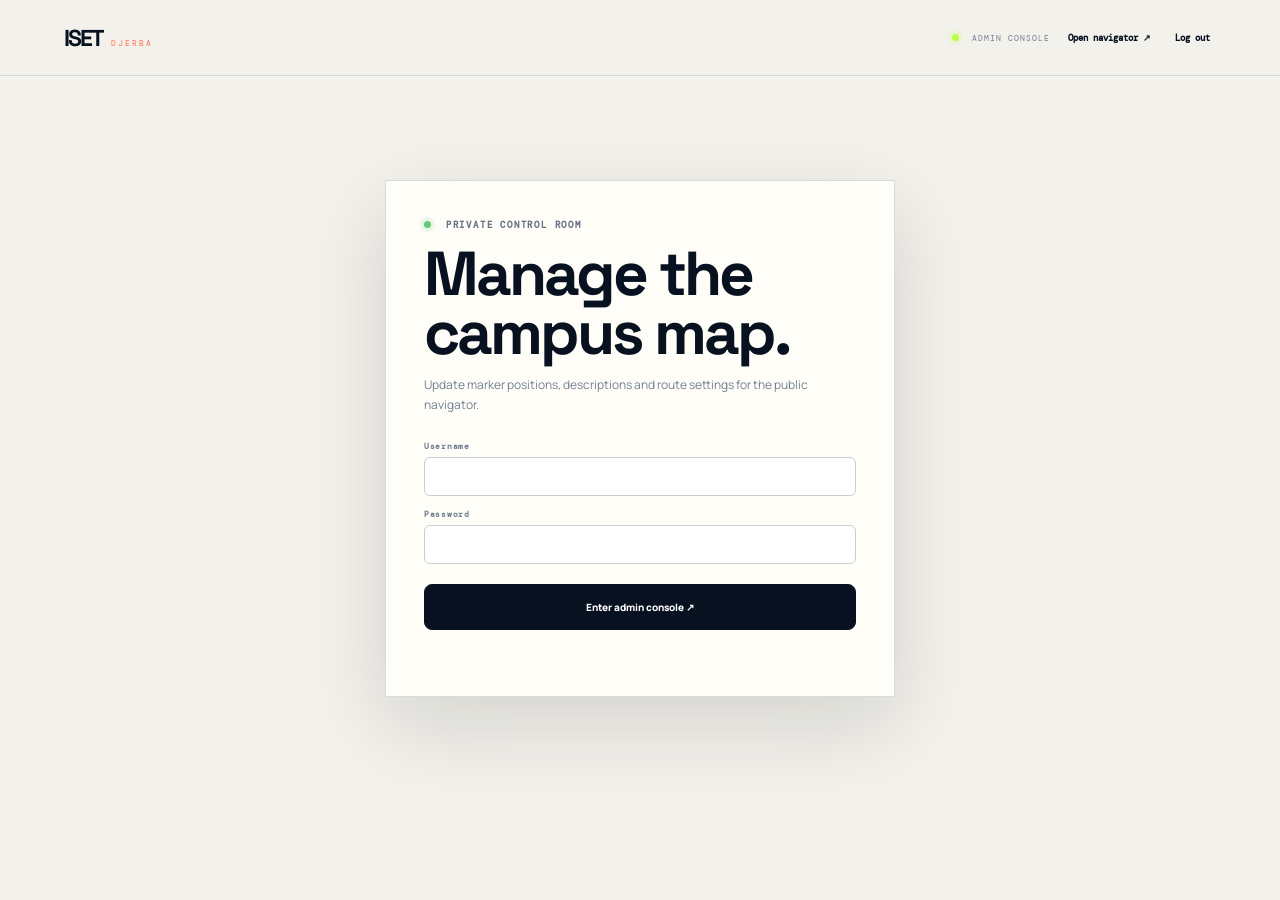
==== commit 2a41d7a4: "Add photo management fields to admin" ====
--- a/admin.html
+++ b/admin.html
@@ -23,7 +23,7 @@
     <div class="admin-grid">
       <section class="admin-map-panel"><div class="admin-panel-head"><div><span>LIVE MAP EDITOR</span><strong id="markerCount">0 markers</strong></div><small>Drag markers or draw directly on the plan</small></div><div class="admin-map-tools"><button class="map-mode active" data-mode="move" type="button">Move marker</button><button class="map-mode" data-mode="add" type="button">+ Add marker</button><button class="map-mode" data-mode="route" type="button">Draw route</button><button id="saveRouteButton" class="btn-primary" type="button">Save route ↗</button><button id="clearRouteButton" type="button">Clear route</button></div><div id="adminMapViewport" class="admin-map-viewport"><div id="adminMapCanvas" class="admin-map-canvas"><img src="assets/final1.png" alt="Campus plan"><svg id="adminRouteSvg" class="admin-route-svg" viewBox="0 0 100 100" preserveAspectRatio="none"><path id="adminRoutePath"></path></svg><div id="adminMarkers"></div></div></div><div class="admin-map-foot"><span>Coordinates: <b id="coordinateReadout">—</b></span><span id="mapModeHint">Drag a marker to move it</span><button id="newMarkerButton" type="button">+ New marker</button></div></section>
       <aside class="admin-editor"><div class="editor-head"><div><span>PLACE EDITOR</span><h2 id="editorTitle">Select a marker</h2></div><button id="deleteButton" class="icon-danger" type="button" disabled>Delete</button></div>
-        <form id="markerForm"><label>Place name<input id="markerName" required></label><div class="form-row"><label>Short code<input id="markerShort" maxlength="6" required></label><label>Category<select id="markerType"><option value="department">Department</option><option value="room">Room</option><option value="lab">Laboratory</option><option value="common">Service</option></select></label></div><label>Description<textarea id="markerDesc" rows="4" required></textarea><div class="form-row"><label>X position %<input id="markerX" type="number" min="0" max="100" step="0.1" required></label><label>Y position %<input id="markerY" type="number" min="0" max="100" step="0.1" required></label></div><button class="btn-primary" type="submit">Save place <b>↗</b></button><p id="editorMessage" class="editor-message" aria-live="polite"></p></form>
+        <form id="markerForm"><label>Place name<input id="markerName" required></label><div class="form-row"><label>Short code<input id="markerShort" maxlength="6" required></label><label>Category<select id="markerType"><option value="department">Department</option><option value="room">Room</option><option value="lab">Laboratory</option><option value="common">Service</option></select></label></div><label>Description<textarea id="markerDesc" rows="4" required></textarea><label>Photos / image URLs <span class="field-help">One direct image URL per line (JPG, PNG, WEBP)</span><textarea id="markerImages" rows="5" placeholder="https://.../photo1.jpg&#10;https://.../photo2.jpg"></textarea><div id="imagePreview" class="admin-image-preview"></div><div class="form-row"><label>X position %<input id="markerX" type="number" min="0" max="100" step="0.1" required></label><label>Y position %<input id="markerY" type="number" min="0" max="100" step="0.1" required></label></div><button class="btn-primary" type="submit">Save place <b>↗</b></button><p id="editorMessage" class="editor-message" aria-live="polite"></p></form>
         <div class="route-editor"><span>ROUTE START</span><p>Choose where animated routes begin on the plan.</p><div class="form-row"><label>X position %<input id="routeX" type="number" min="0" max="100" step="0.1"></label><label>Y position %<input id="routeY" type="number" min="0" max="100" step="0.1"></label></div><button id="saveRouteStartButton" class="btn-secondary" type="button">Save route start</button></div>
       </aside>
     </div>
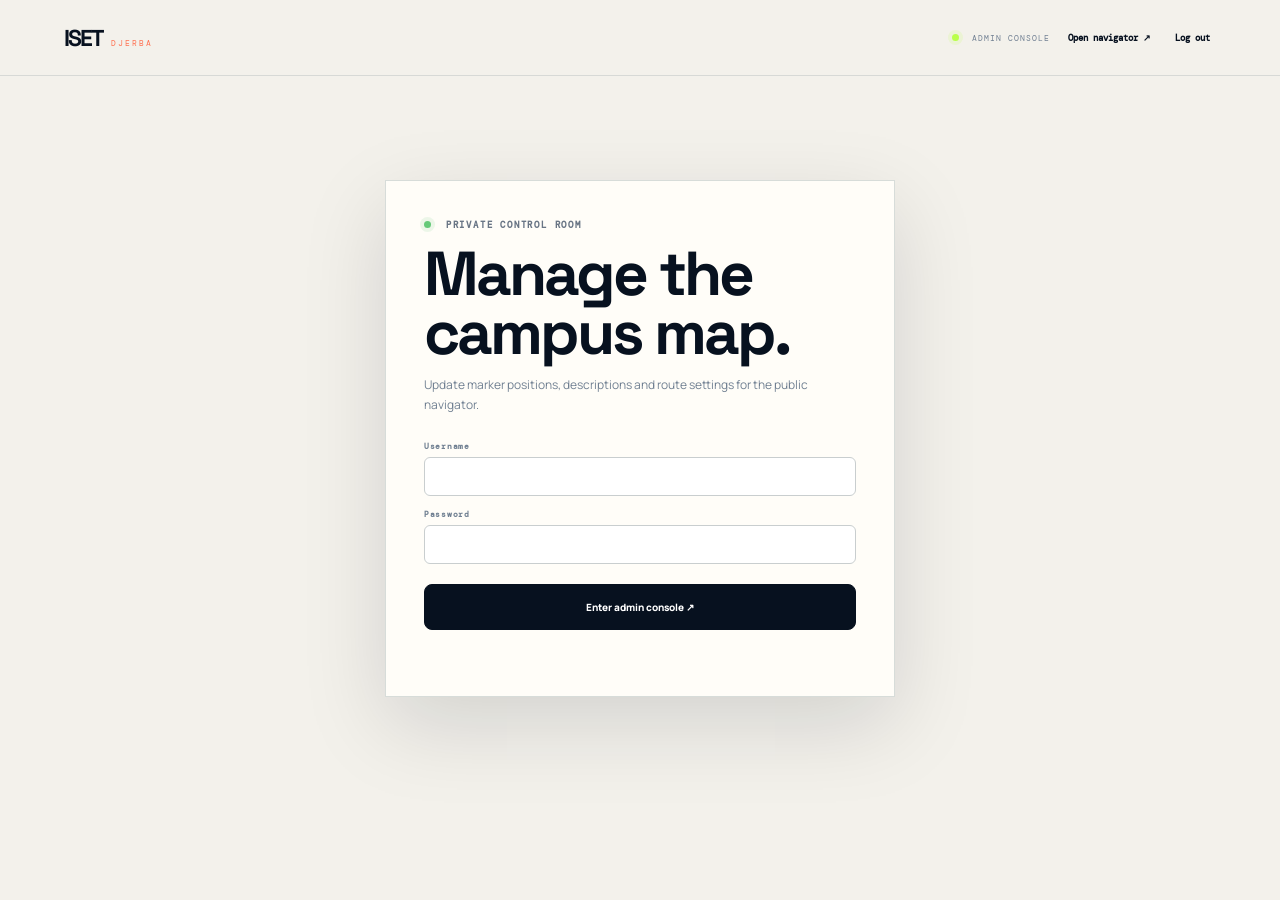
==== commit 230df609: "Add simple 360 panorama upload controls" ====
--- a/admin.html
+++ b/admin.html
@@ -19,11 +19,22 @@
    
   </section>
   <section id="adminView" class="admin-console" hidden>
-    <div class="admin-heading"><div><p class="eyebrow"><span></span> CAMPUS DATA MANAGEMENT</p><h1>Map control room.</h1><p>Edit places once and publish them to the navigator and challenge.</p></div><div class="admin-actions"><label style="display:flex;align-items:center;gap:7px;font:800 8px DM Mono;color:#718092;">SYNC PASSWORD <input id="syncPassword" type="password" value="iset2026" style="width:120px;padding:8px;border:1px solid #ccd2d3;border-radius:6px;"></label><span id="syncStatus" style="font:800 8px DM Mono;color:#5cae68;"></span><button id="exportLiveJson" class="btn-secondary" type="button">Export live JSON</button><button id="exportButton" class="btn-secondary" type="button">Export backup</button><button id="resetButton" class="danger-button" type="button">Reset defaults</button></div></div>
+    <div class="admin-heading"><div><p class="eyebrow"><span></span> CAMPUS DATA MANAGEMENT</p><h1>Map control room.</h1><p>Edit places once and publish them to the navigator and challenge.</p></div><div class="admin-actions"><label style="display:flex;align-items:center;gap:7px;font:800 8px DM Mono;color:#718092;">SYNC PASSWORD <input id="syncPassword" type="password" value="iset2026" style="width:120px;padding:8px;border:1px solid #ccd2d3;border-radius:6px;"></label><span id="syncStatus" style="font:800 8px DM Mono;color:#5cae68;"></span>
+<details class="upload-settings"><summary>360° upload setup</summary><div class="upload-settings-body"><p>One-time setup for direct browser uploads.</p><label>Cloudinary cloud name<input id="cloudinaryCloud" placeholder="e.g. dxxxxxxx"></label><label>Unsigned upload preset<input id="cloudinaryPreset" placeholder="e.g. iset_360"></label><button id="saveCloudinary" class="btn-secondary" type="button">Save upload settings</button><small id="cloudinaryStatus"></small></div></details><button id="exportLiveJson" class="btn-secondary" type="button">Export live JSON</button><button id="exportButton" class="btn-secondary" type="button">Export backup</button><button id="resetButton" class="danger-button" type="button">Reset defaults</button></div></div>
     <div class="admin-grid">
       <section class="admin-map-panel"><div class="admin-panel-head"><div><span>LIVE MAP EDITOR</span><strong id="markerCount">0 markers</strong></div><small>Drag markers or draw directly on the plan</small></div><div class="admin-map-tools"><button class="map-mode active" data-mode="move" type="button">Move marker</button><button class="map-mode" data-mode="add" type="button">+ Add marker</button><button class="map-mode" data-mode="route" type="button">Draw route</button><button id="saveRouteButton" class="btn-primary" type="button">Save route ↗</button><button id="clearRouteButton" type="button">Clear route</button></div><div id="adminMapViewport" class="admin-map-viewport"><div id="adminMapCanvas" class="admin-map-canvas"><img src="assets/final1.png" alt="Campus plan"><svg id="adminRouteSvg" class="admin-route-svg" viewBox="0 0 100 100" preserveAspectRatio="none"><path id="adminRoutePath"></path></svg><div id="adminMarkers"></div></div></div><div class="admin-map-foot"><span>Coordinates: <b id="coordinateReadout">—</b></span><span id="mapModeHint">Drag a marker to move it</span><button id="newMarkerButton" type="button">+ New marker</button></div></section>
       <aside class="admin-editor"><div class="editor-head"><div><span>PLACE EDITOR</span><h2 id="editorTitle">Select a marker</h2></div><button id="deleteButton" class="icon-danger" type="button" disabled>Delete</button></div>
-        <form id="markerForm"><label>Place name<input id="markerName" required></label><div class="form-row"><label>Short code<input id="markerShort" maxlength="6" required></label><label>Category<select id="markerType"><option value="department">Department</option><option value="room">Room</option><option value="lab">Laboratory</option><option value="common">Service</option></select></label></div><label>Description<textarea id="markerDesc" rows="4" required></textarea><label>Photos / image URLs <span class="field-help">One direct image URL per line (JPG, PNG, WEBP)</span><textarea id="markerImages" rows="5" placeholder="https://.../photo1.jpg&#10;https://.../photo2.jpg"></textarea><div id="imagePreview" class="admin-image-preview"></div><div class="form-row"><label>X position %<input id="markerX" type="number" min="0" max="100" step="0.1" required></label><label>Y position %<input id="markerY" type="number" min="0" max="100" step="0.1" required></label></div><button class="btn-primary" type="submit">Save place <b>↗</b></button><p id="editorMessage" class="editor-message" aria-live="polite"></p></form>
+        <form id="markerForm"><label>Place name<input id="markerName" required></label><div class="form-row"><label>Short code<input id="markerShort" maxlength="6" required></label><label>Category<select id="markerType"><option value="department">Department</option><option value="room">Room</option><option value="lab">Laboratory</option><option value="common">Service</option></select></label></div><label>Description<textarea id="markerDesc" rows="4" required></textarea>
+<label>360° Street View <span class="field-help">Upload one equirectangular 360° image for this place.</span>
+  <input id="panoramaFile" type="file" accept="image/jpeg,image/png,image/webp,.jpg,.jpeg,.png,.webp">
+</label>
+<div class="panorama-upload-row"><button id="uploadPanoramaButton" class="btn-secondary" type="button">Upload 360° photo</button><span id="panoramaUploadStatus" class="upload-status"></span></div>
+<div id="panoramaPreview" class="panorama-preview"></div>
+<input id="markerPanorama" type="hidden">
+<label>Next 360° places <span class="field-help">Choose places users can jump to from this panorama.</span>
+  <select id="streetLinks" multiple size="4"></select>
+</label>
+<label>Photos / image URLs <span class="field-help">Optional normal photos. One URL per line.</span><textarea id="markerImages" rows="4" placeholder="https://.../photo1.jpg&#10;https://.../photo2.jpg"></textarea><div id="imagePreview" class="admin-image-preview"></div><div class="form-row"><label>X position %<input id="markerX" type="number" min="0" max="100" step="0.1" required></label><label>Y position %<input id="markerY" type="number" min="0" max="100" step="0.1" required></label></div><button class="btn-primary" type="submit">Save place <b>↗</b></button><p id="editorMessage" class="editor-message" aria-live="polite"></p></form>
         <div class="route-editor"><span>ROUTE START</span><p>Choose where animated routes begin on the plan.</p><div class="form-row"><label>X position %<input id="routeX" type="number" min="0" max="100" step="0.1"></label><label>Y position %<input id="routeY" type="number" min="0" max="100" step="0.1"></label></div><button id="saveRouteStartButton" class="btn-secondary" type="button">Save route start</button></div>
       </aside>
     </div>
--- a/css/admin.css
+++ b/css/admin.css
@@ -3,3 +3,5 @@
 @media(max-width:650px){.admin-main{padding:35px 14px 60px}.admin-topbar{gap:8px}.admin-topbar .admin-status{display:none}.admin-heading{align-items:start;flex-direction:column}.admin-actions{width:100%;flex-wrap:wrap}.admin-actions button{flex:1}.admin-map-viewport{height:410px}.admin-editor{display:block}.route-editor{margin-top:27px;padding-top:20px;border-top:1px solid var(--line)}.location-row{grid-template-columns:30px minmax(0,1fr) 50px;padding:11px 12px}.location-row .row-coords{display:none}.location-row .row-edit{font-size:7px}.admin-login{margin:10px 0;padding:25px 20px}}
 .admin-map-tools{display:flex;gap:6px;flex-wrap:wrap;padding:11px 18px;border-bottom:1px solid var(--line);background:#f8f7f2}.admin-map-tools button{padding:7px 9px;border:1px solid #ccd2d3;border-radius:5px;background:transparent;color:#627084;font-size:9px;font-weight:800}.admin-map-tools button.active{border-color:var(--ink);background:var(--ink);color:#fff}.admin-map-tools button:last-child{margin-left:auto;color:#c24f38;border-color:#ff725255}.admin-route-svg{position:absolute;inset:0;width:100%;height:100%;z-index:3;pointer-events:none}.admin-route-svg path{fill:none;stroke:var(--lime);stroke-width:.8;stroke-linecap:round;stroke-linejoin:round;stroke-dasharray:1.2 1.2;filter:drop-shadow(0 0 1px #b9ff49)}.admin-map-foot{gap:12px}.admin-map-foot span:nth-child(2){color:var(--blue)}
 @media(max-width:650px){.admin-map-tools button:last-child{margin-left:0}.admin-map-foot{align-items:flex-start;flex-wrap:wrap}.admin-map-foot span:nth-child(2){order:3;width:100%}}
+
+.field-help{display:block;margin-top:3px;color:#98a3b1;font:700 7px ui-monospace,SFMono-Regular,Menlo,monospace;letter-spacing:0;text-transform:none}.admin-image-preview{display:grid;grid-template-columns:repeat(4,1fr);gap:6px;min-height:40px}.admin-image-thumb{aspect-ratio:4/3;border:1px solid #d4dae1;border-radius:6px;overflow:hidden;background:#eef1f4}.admin-image-thumb img{width:100%;height:100%;display:block;object-fit:cover}.image-empty{grid-column:1/-1;padding:10px;background:#f4f5f2;border-radius:6px;color:#8995a5;font:8px ui-monospace,SFMono-Regular,Menlo,monospace;text-align:center}
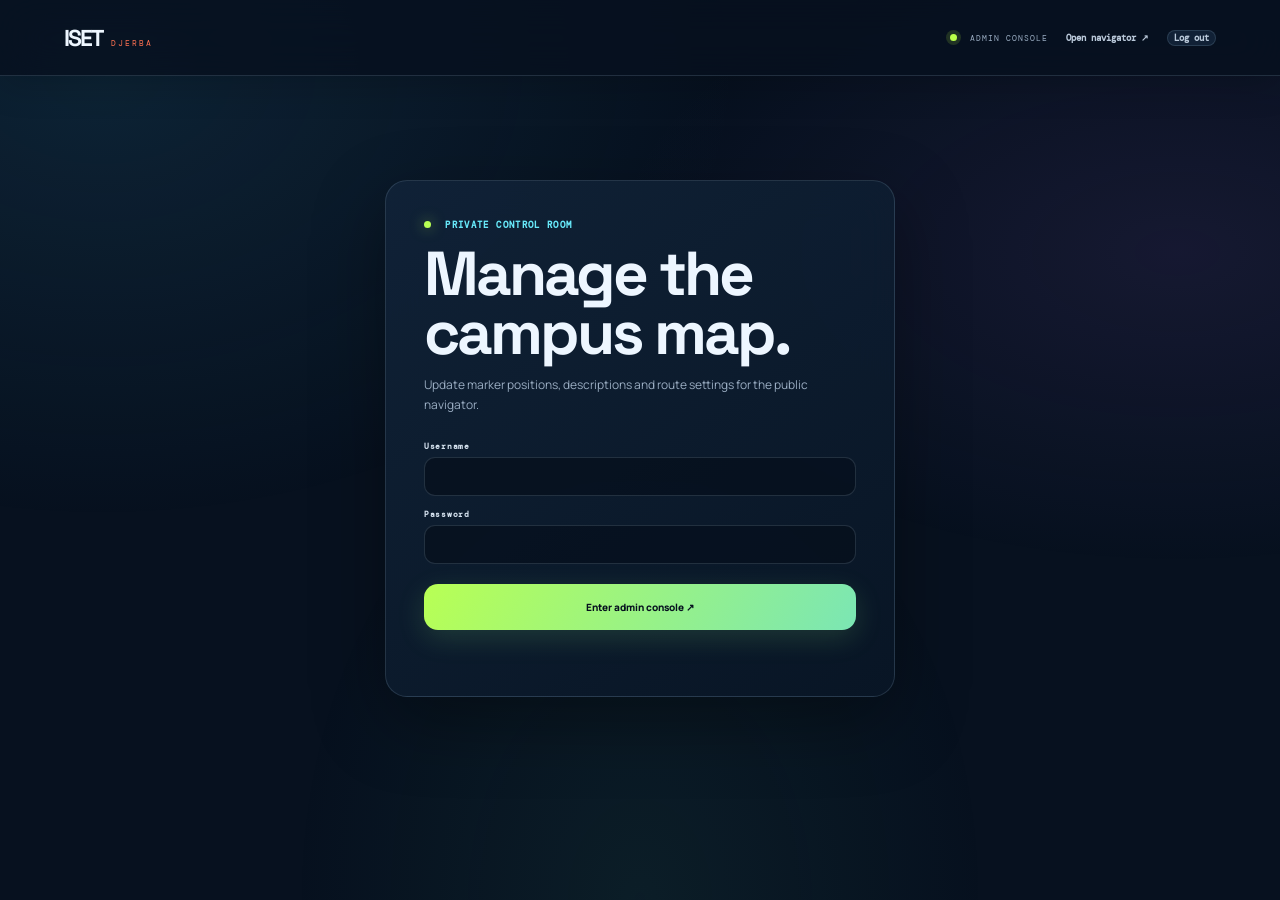
==== commit 3e63ebb9: "Apply Aurora Glass design across all pages" ====
--- a/admin.html
+++ b/admin.html
@@ -6,6 +6,7 @@
 <title>ISET Djerba — Admin Console</title>
 <link rel="stylesheet" href="css/style.css">
 <link rel="stylesheet" href="css/admin.css">
+<link rel="stylesheet" href="css/aurora.css?v=20261009a">
 </head>
 <body class="admin-page">
 <header class="topbar">
@@ -43,5 +44,6 @@
 </main>
 <script src="js/settings.js"></script><script src="js/jsonbin-config.js"></script><script src="js/app.js"></script>
 <script src="js/admin.js"></script>
+<script src="js/aurora.js?v=20261009a"></script>
 </body>
 </html>
--- a/css/admin.css
+++ b/css/admin.css
@@ -5,3 +5,16 @@
 @media(max-width:650px){.admin-map-tools button:last-child{margin-left:0}.admin-map-foot{align-items:flex-start;flex-wrap:wrap}.admin-map-foot span:nth-child(2){order:3;width:100%}}
 
 .field-help{display:block;margin-top:3px;color:#98a3b1;font:700 7px ui-monospace,SFMono-Regular,Menlo,monospace;letter-spacing:0;text-transform:none}.admin-image-preview{display:grid;grid-template-columns:repeat(4,1fr);gap:6px;min-height:40px}.admin-image-thumb{aspect-ratio:4/3;border:1px solid #d4dae1;border-radius:6px;overflow:hidden;background:#eef1f4}.admin-image-thumb img{width:100%;height:100%;display:block;object-fit:cover}.image-empty{grid-column:1/-1;padding:10px;background:#f4f5f2;border-radius:6px;color:#8995a5;font:8px ui-monospace,SFMono-Regular,Menlo,monospace;text-align:center}
+
+.upload-settings{margin:0 2px;align-self:center;font:800 8px 'DM Mono';color:#718092}
+.upload-settings summary{cursor:pointer;padding:9px 10px;border:1px solid #ccd2d3;border-radius:6px;background:#fff}
+.upload-settings-body{position:absolute;right:90px;top:55px;z-index:20;width:300px;padding:12px;background:var(--cream);border:1px solid var(--line);box-shadow:0 15px 40px #08111f22;border-radius:8px;display:grid;gap:8px}
+.upload-settings-body p{margin:0;color:#87919e;font:8px 'DM Mono';line-height:1.5}
+.upload-settings-body label{display:grid;gap:4px;font:800 7px 'DM Mono';color:#718092}
+.upload-settings-body input{width:100%;padding:8px;border:1px solid #ccd2d3;border-radius:5px;background:#fff;color:var(--ink);font:10px Manrope}
+.upload-settings-body button{min-height:32px}
+.upload-settings-body small{color:#5cae68;font:8px 'DM Mono'}
+.panorama-upload-row{display:flex;align-items:center;gap:7px}.panorama-upload-row .btn-secondary{min-height:34px}.upload-status{color:#718092;font:8px 'DM Mono';line-height:1.3}
+.panorama-preview{min-height:70px}.panorama-preview-card{position:relative;aspect-ratio:2/1;border:1px solid #d4dae1;border-radius:7px;overflow:hidden;background:#07111f}.panorama-preview-card img{width:100%;height:100%;object-fit:cover;display:block}.panorama-preview-card span{position:absolute;left:7px;bottom:7px;background:#07111fe8;color:#fff;border-radius:999px;padding:4px 7px;font:700 7px 'DM Mono'}
+#streetLinks{min-height:95px}
+@media(max-width:650px){.upload-settings-body{position:fixed;left:14px;right:14px;top:90px;width:auto}.admin-actions{position:relative}}
--- a/css/aurora.css
+++ b/css/aurora.css
@@ -0,0 +1,105 @@
+/* Aurora Glass — shared visual system for every ISET Djerba page */
+:root{
+  --aurora-bg:#07111f;--aurora-panel:rgba(13,27,45,.88);--aurora-panel2:rgba(18,35,56,.84);
+  --aurora-line:rgba(172,205,231,.16);--aurora-text:#edf6ff;--aurora-muted:#9aadc2;
+  --aurora-cyan:#67e8f9;--aurora-lime:#b8ff54;--aurora-coral:#ff8c78;
+  --aurora-shadow:0 24px 70px rgba(0,0,0,.34);
+}
+html{scroll-behavior:smooth;scroll-padding-top:90px}
+body:not(:has(.navigator)){background:var(--aurora-bg)!important;color:var(--aurora-text)!important;position:relative;isolation:isolate}
+body:not(:has(.navigator))::before{content:"";position:fixed;inset:0;z-index:-1;pointer-events:none;background:radial-gradient(ellipse at 8% 8%,rgba(42,117,153,.18),transparent 38%),radial-gradient(ellipse at 92% 28%,rgba(120,77,173,.13),transparent 34%),radial-gradient(ellipse at 50% 100%,rgba(43,120,103,.12),transparent 38%)}
+body:not(:has(.navigator)) .topbar{position:sticky;top:0;z-index:50;background:rgba(7,17,31,.82)!important;border-bottom:1px solid var(--aurora-line);backdrop-filter:blur(22px);-webkit-backdrop-filter:blur(22px);box-shadow:0 10px 35px rgba(0,0,0,.16)}
+.topbar .brand{color:var(--aurora-text)!important}
+.topbar nav a,.topbar .admin-topbar a,.topbar .admin-topbar button{color:#b9c8d9!important;transition:color .2s ease,background .2s ease,border-color .2s ease}
+.topbar nav a:hover,.topbar nav a.active{color:var(--aurora-cyan)!important}
+.topbar nav a.active::after{background:var(--aurora-lime)!important}
+.topbar .live,.topbar .admin-status{color:var(--aurora-muted)!important}
+.topbar .language-select,.topbar .theme-btn,.topbar .round-btn,.topbar .back-link,.admin-topbar button{background:rgba(20,39,60,.8)!important;border:1px solid var(--aurora-line)!important;color:var(--aurora-text)!important;border-radius:12px!important}
+.topbar button:hover,.topbar .back-link:hover{border-color:rgba(103,232,249,.55)!important;transform:translateY(-1px)}
+body:not(:has(.navigator)) .eyebrow{color:var(--aurora-cyan)!important;letter-spacing:.15em}
+body:not(:has(.navigator)) .eyebrow>span:first-child{background:var(--aurora-lime)!important;box-shadow:0 0 14px rgba(184,255,84,.55)}
+body:not(:has(.navigator)) h1,body:not(:has(.navigator)) h2,body:not(:has(.navigator)) h3{color:var(--aurora-text)}
+body:not(:has(.navigator)) h1 em,body:not(:has(.navigator)) h1 em *,body:not(:has(.navigator)) .hero h1 em{color:var(--aurora-cyan)!important}
+.hero{background:transparent!important}
+.hero .hero-copy,.guide-grid article p,.footer-intro>p:not(.eyebrow),.challenge-copy,.admin-heading>div>p:not(.eyebrow),.admin-login>p:not(.eyebrow){color:var(--aurora-muted)!important}
+.hero-panel,.guide-grid article,.sidebar,.map-workspace,.place-card,.modal-box,.challenge-shell,.challenge-panel,.challenge-map-wrap,.challenge-score,.admin-login,.admin-console,.admin-map-panel,.admin-editor,.admin-table-panel,.route-editor{
+  background:linear-gradient(145deg,rgba(17,35,56,.92),rgba(9,22,38,.92))!important;
+  color:var(--aurora-text)!important;border:1px solid var(--aurora-line)!important;
+  box-shadow:var(--aurora-shadow)!important;backdrop-filter:blur(18px);-webkit-backdrop-filter:blur(18px)
+}
+.hero-panel{border-radius:24px!important}
+.hero-panel-head,.metric,.sidebar-title,.sidebar-bottom,.map-topbar,.map-bottom,.challenge-map-head,.challenge-map-foot,.admin-panel-head,.editor-head,.admin-map-foot,.admin-map-tools{border-color:var(--aurora-line)!important}
+.hero-panel strong,.hero-panel .metric span,.challenge-score strong{color:var(--aurora-lime)!important}
+.metric b,.challenge-score span,.challenge-score small,.challenge-rule,.difficulty-picker>span,.challenge-kicker,.challenge-tip>span,.admin-panel-head span,.admin-panel-head small,.admin-map-foot,.editor-head>div>span,.route-editor>span{color:var(--aurora-muted)!important}
+.btn-primary,.route-btn,.challenge-actions .btn-primary,.admin-login-form .btn-primary,.admin-editor form>.btn-primary{
+  background:linear-gradient(120deg,#b8ff54,#7be6b4)!important;color:#07111f!important;border:0!important;
+  border-radius:14px!important;box-shadow:0 8px 28px rgba(137,239,123,.16);transition:transform .22s ease,box-shadow .22s ease,filter .22s ease
+}
+.btn-primary:hover,.route-btn:hover,.challenge-actions .btn-primary:hover,.admin-editor form>.btn-primary:hover{transform:translateY(-2px);box-shadow:0 12px 32px rgba(137,239,123,.24);filter:saturate(1.08)}
+.btn-secondary,.focus-btn,.hint-button,.map-tabs button,.chip,.difficulty,.sidebar-bottom button,.map-bottom button,.map-tabs button,.admin-map-tools button,.admin-actions button,.admin-table-panel button,.focus-btn,.back-link{
+  background:rgba(103,232,249,.055)!important;color:#dceaf8!important;border:1px solid var(--aurora-line)!important;border-radius:12px!important;transition:transform .2s ease,border-color .2s ease,background .2s ease
+}
+.btn-secondary:hover,.focus-btn:hover,.hint-button:hover,.map-tabs button:hover,.chip:hover,.difficulty:hover,.admin-map-tools button:hover{border-color:rgba(103,232,249,.55)!important;transform:translateY(-1px)}
+.chip.active,.map-tabs button.active,.difficulty.active{background:rgba(103,232,249,.14)!important;color:var(--aurora-cyan)!important;border-color:rgba(103,232,249,.38)!important}
+.search,.search input,.search input:focus,.admin-page input,.admin-page textarea,.admin-page select,.quiz-page input{
+  color:var(--aurora-text)!important;background:rgba(5,15,27,.65)!important;border-color:var(--aurora-line)!important
+}
+input::placeholder,textarea::placeholder{color:#71859c!important}
+.results .result,.results .location-row,.guide-grid article,.location-rows>*,.admin-table-panel .location-row{transition:transform .22s ease,border-color .22s ease,background .22s ease}
+.guide-grid article{border-radius:20px!important}
+.guide-grid article:hover,.hero-panel:hover{transform:translateY(-4px);border-color:rgba(103,232,249,.32)!important}
+.guide-grid article>span{color:var(--aurora-lime)!important}
+.challenge-main{padding-top:clamp(35px,5vw,68px)!important}
+.challenge-score{border-radius:22px!important}
+.challenge-score b{color:var(--aurora-cyan)!important}
+.challenge-rule>span:first-child{color:var(--aurora-lime)!important}
+.challenge-timer,.challenge-tip{background:rgba(5,15,27,.48)!important;border:1px solid var(--aurora-line)!important;border-radius:15px}
+.challenge-timer strong{color:var(--aurora-cyan)!important}
+.challenge-feedback{color:var(--aurora-cyan)!important}
+.admin-login,.admin-console,.admin-map-panel,.admin-editor,.admin-table-panel{border-radius:22px!important}
+.admin-page label{color:#d5e2ef!important}
+.admin-page input,.admin-page textarea,.admin-page select{border-radius:11px!important}
+.admin-page input:focus,.admin-page textarea:focus,.admin-page select:focus{outline:2px solid rgba(103,232,249,.25);border-color:var(--aurora-cyan)!important}
+.admin-error,.editor-message{color:var(--aurora-coral)!important}
+.site-footer{background:rgba(5,13,24,.82)!important;color:var(--aurora-text)!important;border-top:1px solid var(--aurora-line)!important}
+.site-footer .footer-label,.site-footer .footer-profile span,.site-footer .footer-social>span:last-child,.site-footer .footer-bottom{color:var(--aurora-muted)!important}
+.site-footer h2{color:var(--aurora-text)!important}
+.site-footer a{color:var(--aurora-cyan)!important}
+.site-footer .social-links a{background:rgba(103,232,249,.08)!important;border-color:var(--aurora-line)!important}
+#auroraProgress{position:fixed;top:0;left:0;width:0;height:3px;z-index:1000;background:linear-gradient(90deg,var(--aurora-cyan),var(--aurora-lime));box-shadow:0 0 14px rgba(103,232,249,.55);pointer-events:none}
+.aurora-to-top{position:fixed;right:22px;bottom:22px;z-index:90;width:44px;height:44px;border:1px solid rgba(103,232,249,.35);border-radius:15px;background:rgba(8,21,36,.86);color:var(--aurora-cyan);font-size:20px;box-shadow:0 12px 35px rgba(0,0,0,.3);backdrop-filter:blur(14px);opacity:0;visibility:hidden;transform:translateY(10px);transition:opacity .2s,transform .2s,visibility .2s;cursor:pointer}
+.aurora-to-top.visible{opacity:1;visibility:visible;transform:translateY(0)}
+.aurora-reveal{opacity:0;transform:translateY(18px);transition:opacity .65s ease,transform .65s cubic-bezier(.2,.7,.2,1)}
+.aurora-reveal.is-visible{opacity:1;transform:translateY(0)}
+@media(max-width:900px){
+  body:not(:has(.navigator)) .topbar{padding-top:max(10px,env(safe-area-inset-top))}
+  .topbar nav{gap:10px!important}
+  .topbar .live{display:none}
+  .hero-grid,.challenge-head{gap:24px!important}
+  .challenge-main{padding-left:16px!important;padding-right:16px!important}
+  .challenge-shell{grid-template-columns:minmax(0,1fr)!important}
+  .challenge-map-wrap{min-height:460px}
+  .aurora-to-top{right:14px;bottom:calc(14px + env(safe-area-inset-bottom))}
+}
+@media(max-width:600px){
+  .topbar{gap:12px!important;padding-left:14px!important;padding-right:14px!important}
+  .topbar nav{overflow-x:auto;max-width:45vw;white-space:nowrap;scrollbar-width:none}
+  .topbar nav::-webkit-scrollbar{display:none}
+  .topbar .top-right{gap:6px!important}
+  .hero-grid{grid-template-columns:minmax(0,1fr)!important}
+  .hero-panel{max-width:none!important}
+  .hero-buttons{display:flex;flex-wrap:wrap;gap:9px!important}
+  .hero-buttons>*{min-height:44px}
+  .guide-grid{grid-template-columns:minmax(0,1fr)!important}
+  .challenge-head{align-items:stretch!important;flex-direction:column}
+  .challenge-score{display:grid;grid-template-columns:auto 1fr;gap:6px 14px;align-items:center}
+  .challenge-score strong{grid-row:span 2}
+  .challenge-map-wrap{min-height:360px}
+  .admin-topbar{gap:8px!important}
+  .admin-topbar a{font-size:8px!important}
+}
+@media(prefers-reduced-motion:reduce){
+  html{scroll-behavior:auto}
+  *,*::before,*::after{animation-duration:.01ms!important;animation-iteration-count:1!important;transition-duration:.01ms!important;scroll-behavior:auto!important}
+  .aurora-reveal{opacity:1;transform:none}
+}
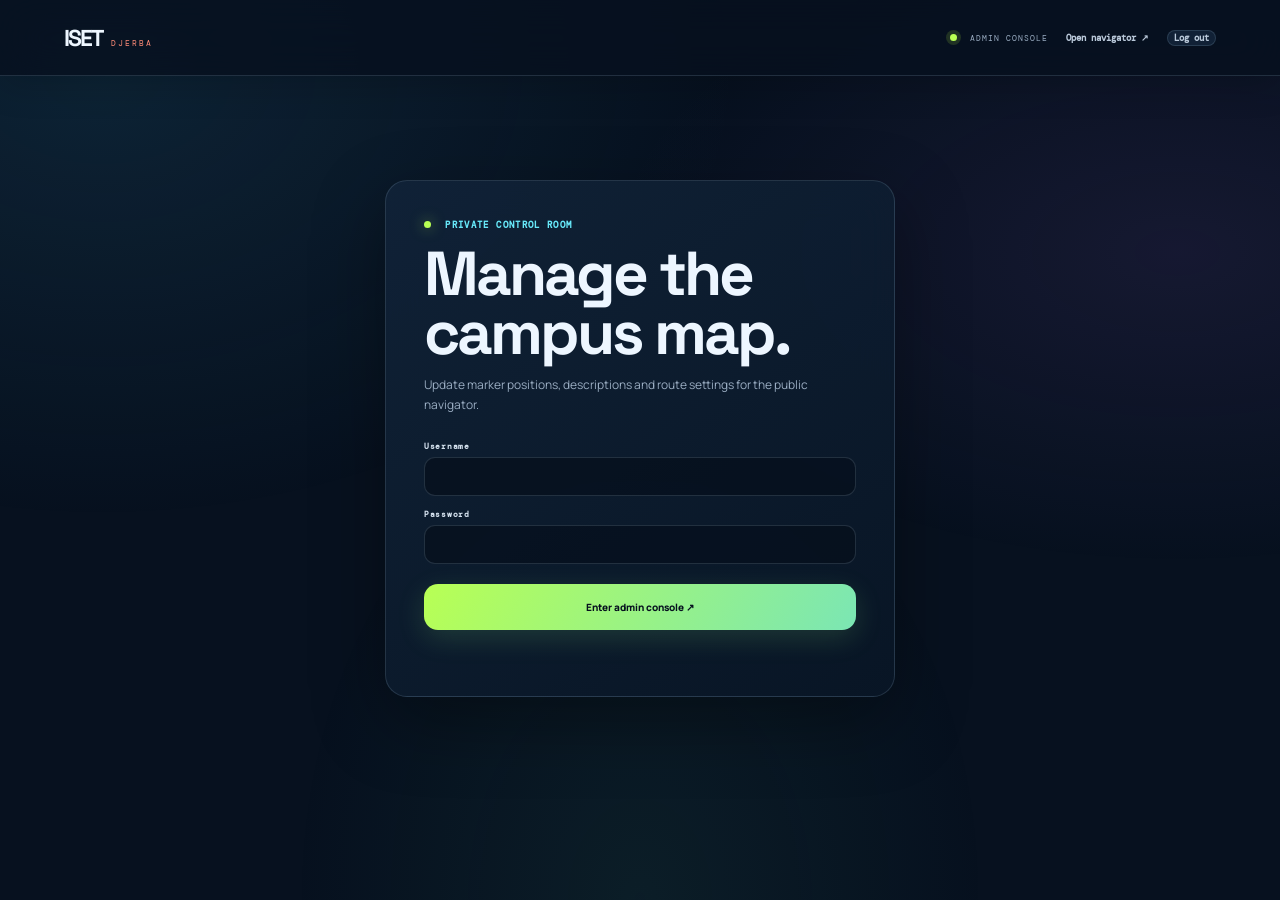
==== commit 3ad6ae00: "Refresh shared Aurora stylesheet cache" ====
--- a/admin.html
+++ b/admin.html
@@ -6,7 +6,7 @@
 <title>ISET Djerba — Admin Console</title>
 <link rel="stylesheet" href="css/style.css">
 <link rel="stylesheet" href="css/admin.css">
-<link rel="stylesheet" href="css/aurora.css?v=20261009a">
+<link rel="stylesheet" href="css/aurora.css?v=20261009b">
 </head>
 <body class="admin-page">
 <header class="topbar">
--- a/css/aurora.css
+++ b/css/aurora.css
@@ -4,6 +4,10 @@
   --aurora-line:rgba(172,205,231,.16);--aurora-text:#edf6ff;--aurora-muted:#9aadc2;
   --aurora-cyan:#67e8f9;--aurora-lime:#b8ff54;--aurora-coral:#ff8c78;
   --aurora-shadow:0 24px 70px rgba(0,0,0,.34);
+  /* Keep legacy page components on the same dark palette. */
+  --ink:#edf6ff;--navy:#07111f;--navy2:#0b1728;--paper:#07111f;--cream:#0d1b2d;
+  --line:rgba(172,205,231,.16);--muted:#9aadc2;--blue:#67e8f9;--orange:#ff8c78;--lime:#b8ff54;
+  --shadow:0 24px 70px rgba(0,0,0,.34);
 }
 html{scroll-behavior:smooth;scroll-padding-top:90px}
 body:not(:has(.navigator)){background:var(--aurora-bg)!important;color:var(--aurora-text)!important;position:relative;isolation:isolate}
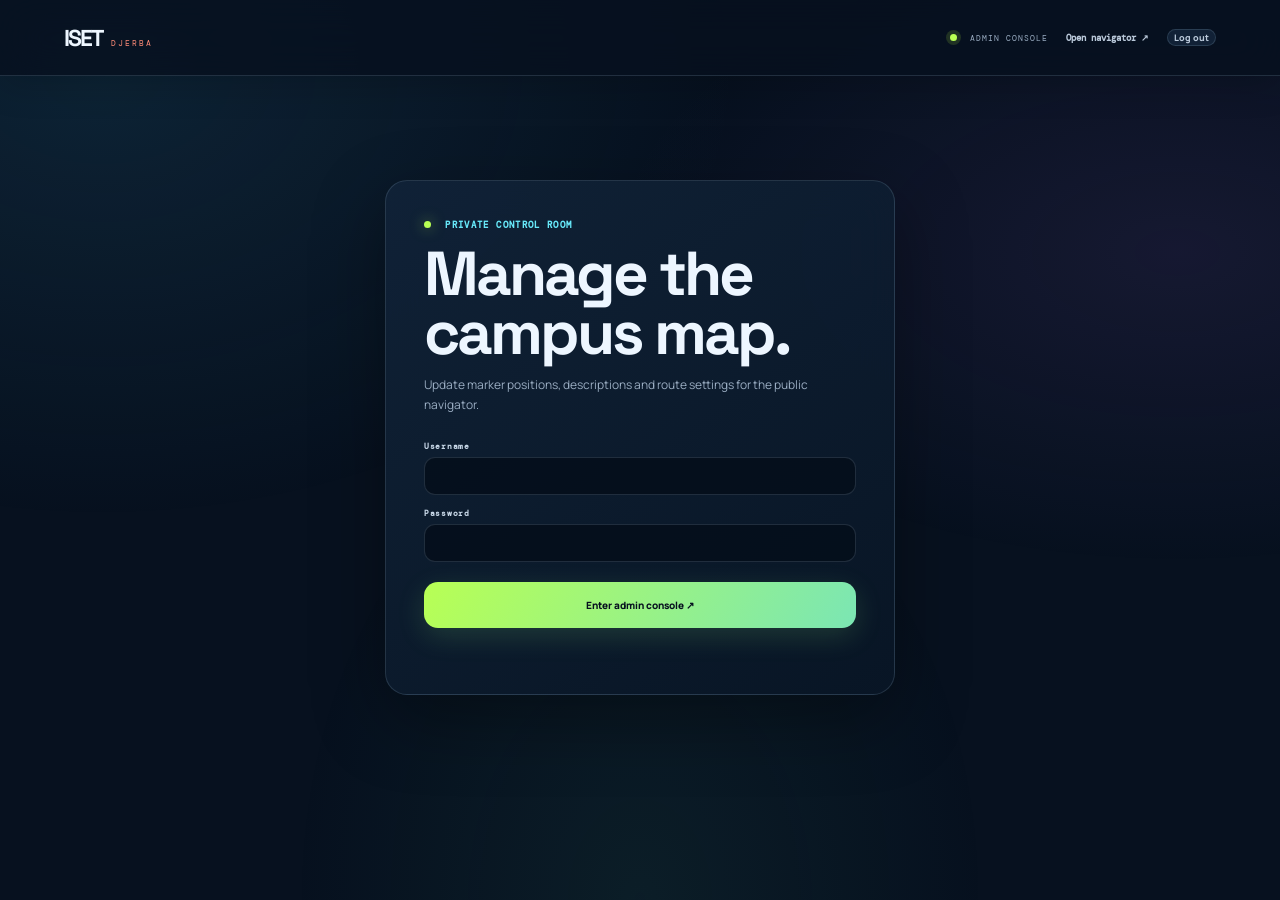
==== commit 612e1c08: "Refresh contrast-fix stylesheet on all pages" ====
--- a/admin.html
+++ b/admin.html
@@ -6,7 +6,7 @@
 <title>ISET Djerba — Admin Console</title>
 <link rel="stylesheet" href="css/style.css">
 <link rel="stylesheet" href="css/admin.css">
-<link rel="stylesheet" href="css/aurora.css?v=20261009b">
+<link rel="stylesheet" href="css/aurora.css?v=20261009c">
 </head>
 <body class="admin-page">
 <header class="topbar">
--- a/css/aurora.css
+++ b/css/aurora.css
@@ -107,3 +107,54 @@
   *,*::before,*::after{animation-duration:.01ms!important;animation-iteration-count:1!important;transition-duration:.01ms!important;scroll-behavior:auto!important}
   .aurora-reveal{opacity:1;transform:none}
 }
+
+
+/* Contrast repair: make controls inherit the accessible theme instead of browser defaults. */
+body:not(:has(.navigator)) button,
+body:not(:has(.navigator)) input,
+body:not(:has(.navigator)) textarea,
+body:not(:has(.navigator)) select{font-family:inherit}
+body:not(:has(.navigator)) button{color:var(--aurora-text)}
+body:not(:has(.navigator)) .result,
+body:not(:has(.navigator)) .location-row{color:var(--aurora-text)!important;background:transparent}
+body:not(:has(.navigator)) .result:hover,
+body:not(:has(.navigator)) .result.selected,
+body:not(:has(.navigator)) .location-row:hover,
+body:not(:has(.navigator)) .location-row.selected{background:rgba(103,232,249,.11)!important}
+body:not(:has(.navigator)) .result-text b,
+body:not(:has(.navigator)) .location-row b{color:#edf6ff!important}
+body:not(:has(.navigator)) .result-text small,
+body:not(:has(.navigator)) .location-row small,
+body:not(:has(.navigator)) .result-arrow{color:#9aadc2!important}
+body:not(:has(.navigator)) .sidebar-bottom,
+body:not(:has(.navigator)) .chips{border-color:var(--aurora-line)!important}
+body:not(:has(.navigator)) .search kbd{color:#b8c8d9!important;background:rgba(18,35,56,.8);border-color:var(--aurora-line)!important}
+.admin-page .admin-map-tools{background:rgba(7,17,31,.96)!important;border-color:var(--aurora-line)!important}
+.admin-page .admin-map-tools button{background:rgba(103,232,249,.07)!important;color:#dceaf8!important;border-color:var(--aurora-line)!important;opacity:1!important}
+.admin-page .admin-map-tools button.active{background:rgba(103,232,249,.18)!important;color:var(--aurora-cyan)!important;border-color:rgba(103,232,249,.42)!important}
+.admin-page .admin-map-tools button:disabled{opacity:.58!important;color:#a8b8ca!important}
+.admin-page .admin-map-tools button:last-child{color:var(--aurora-coral)!important;border-color:rgba(255,140,120,.3)!important}
+.admin-page .admin-panel-head strong,.admin-page .editor-head h2,.admin-page .admin-heading h1,.admin-page .admin-login h1{color:var(--aurora-text)!important}
+.admin-page .admin-editor label,.admin-page .admin-login-form label,.admin-page .route-editor label{color:#c8d8e8!important}
+.admin-page .admin-editor input,.admin-page .admin-editor textarea,.admin-page .admin-editor select,
+.admin-page .admin-login-form input,.admin-page .admin-table-panel input,
+.admin-page .upload-settings-body input{background:rgba(4,14,26,.82)!important;color:#edf6ff!important;border-color:var(--aurora-line)!important}
+.admin-page .admin-editor input::placeholder,.admin-page .admin-editor textarea::placeholder,
+.admin-page .admin-table-panel input::placeholder{color:#8298ae!important}
+.admin-page .admin-editor input:focus,.admin-page .admin-editor textarea:focus,.admin-page .admin-editor select:focus,
+.admin-page .admin-login-form input:focus{outline:2px solid rgba(103,232,249,.24)!important;border-color:var(--aurora-cyan)!important}
+.admin-page .admin-panel-head small,.admin-page .admin-map-foot,.admin-page .route-editor p,
+.admin-page .field-help,.admin-page .upload-status{color:#9aadc2!important}
+.admin-page .location-row{color:var(--aurora-text)!important}
+.admin-page .location-row b{color:#edf6ff!important}
+.admin-page .location-row small,.admin-page .location-row .row-coords{color:#9aadc2!important}
+.admin-page .location-row:hover,.admin-page .location-row.selected{background:rgba(103,232,249,.11)!important}
+.admin-page .upload-settings-body{background:#0d1b2d!important;border-color:var(--aurora-line)!important}
+.admin-page .upload-settings-body label{color:#c8d8e8!important}
+.admin-page .upload-settings-body summary{background:rgba(103,232,249,.07)!important;color:#edf6ff!important;border-color:var(--aurora-line)!important}
+.admin-page .admin-actions button{color:#dceaf8!important;background:rgba(103,232,249,.06)!important;border-color:var(--aurora-line)!important}
+.admin-page .admin-actions button.danger-button{color:var(--aurora-coral)!important}
+@media(max-width:650px){
+  .admin-page .admin-map-tools{background:rgba(7,17,31,.96)!important}
+  .admin-page .admin-map-tools button{min-height:40px}
+}
